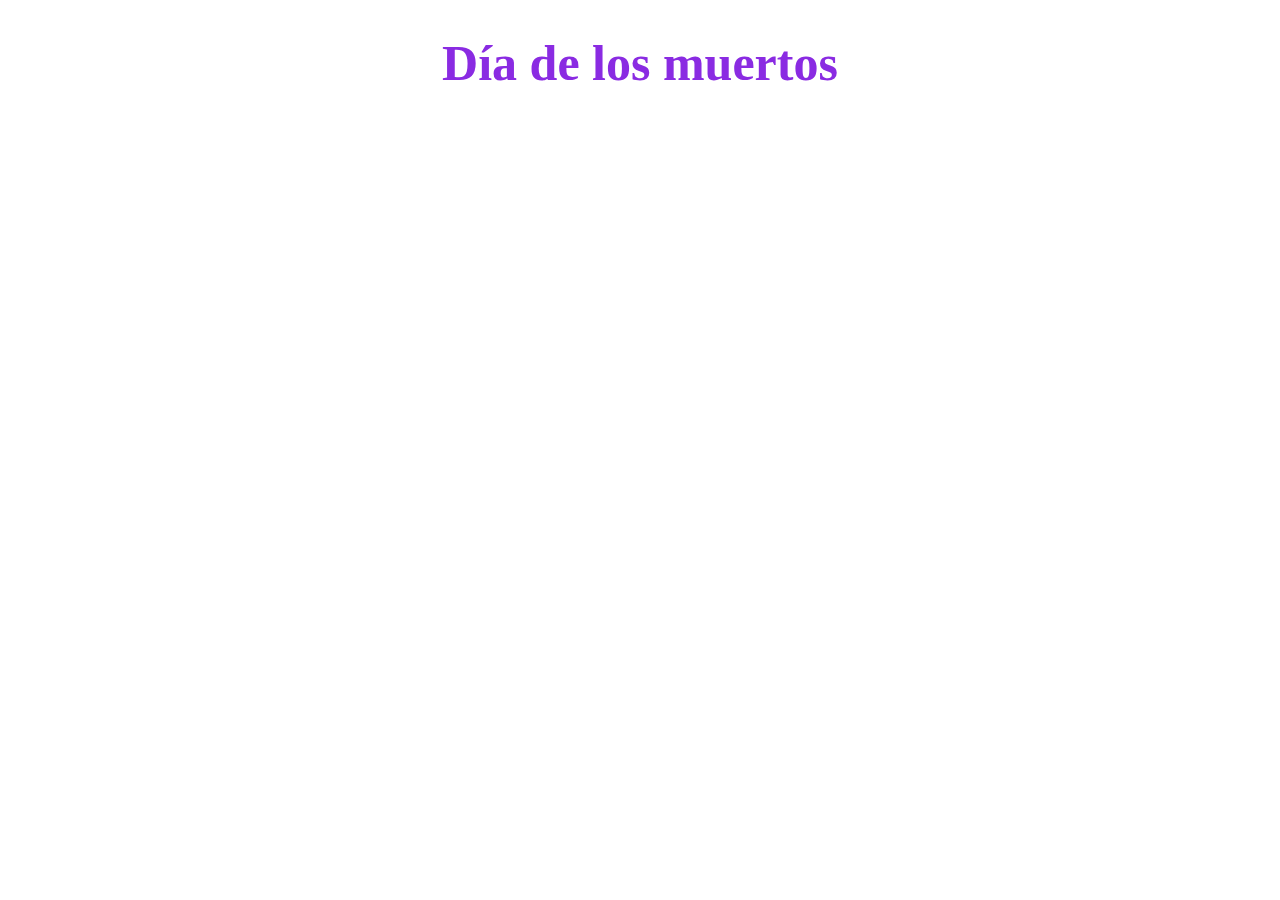
==== Dia_de_muertos/index.html @ 935986eb "Placeholder de la página de 'Día de muertos'" ====
<!DOCTYPE html>
<html lang="es-mx">
    <head>
        <meta charset="UTF-8">
        <meta http-equiv="X-UA-Compatible" content="IE=edge">
        <meta name="viewport" content="width=device-width, initial-scale=1.0">

        <!-- ESTILOS -->
        <link rel="stylesheet" href="Estilos/Temporada.css">

        <title>Kaná Cooperativa</title>

    </head>
    <body>
        <h1>Día de los muertos</h1>
    </body>
</html>
---- Dia_de_muertos/Estilos/Temporada.css ----
h1 {
    text-align: center;
    font-size: 50px;
    color: blueviolet;
}
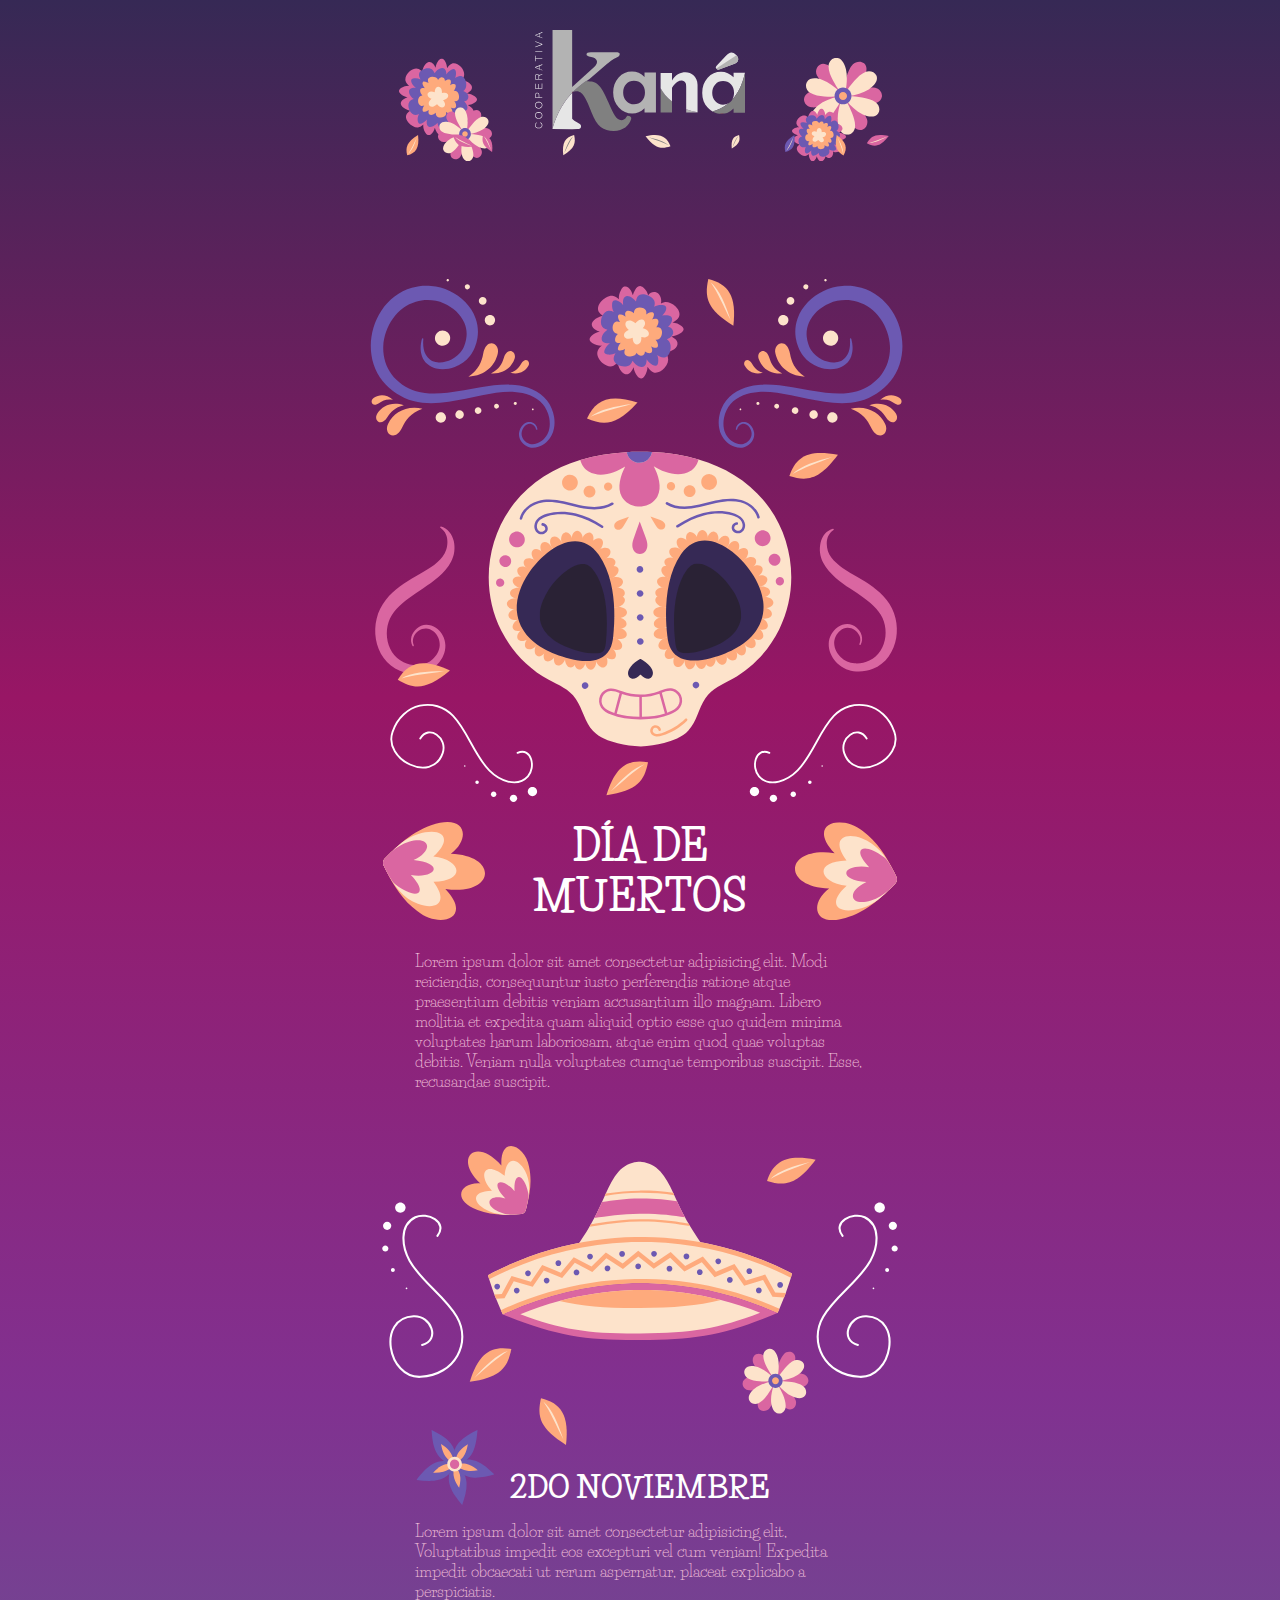
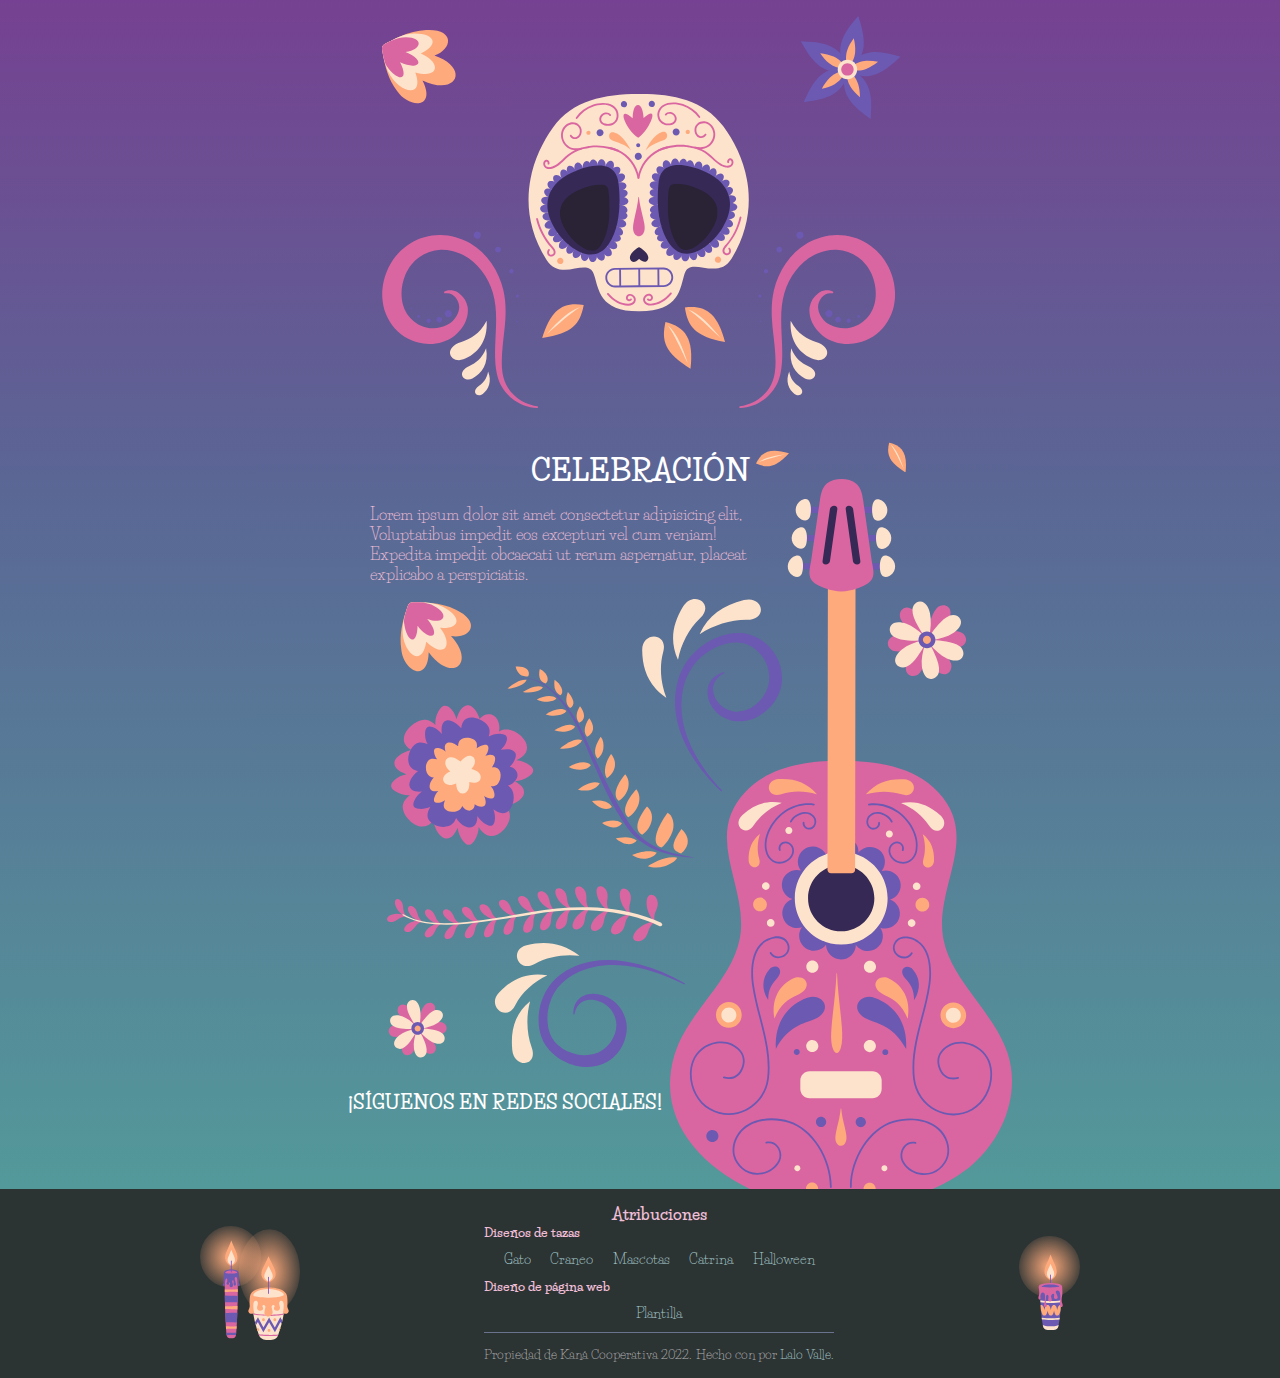
==== commit 665f50c5: "Se agrega la página conmemorativa del día de muertos aunque se trata solo del diseño. Se arregla el " ====
--- a/Dia_de_muertos/index.html
+++ b/Dia_de_muertos/index.html
@@ -1,17 +1,149 @@
 <!DOCTYPE html>
-<html lang="es-mx">
-    <head>
-        <meta charset="UTF-8">
-        <meta http-equiv="X-UA-Compatible" content="IE=edge">
-        <meta name="viewport" content="width=device-width, initial-scale=1.0">
+<html lang="es">
+<head>
+    <meta charset="UTF-8">
+    <meta http-equiv="X-UA-Compatible" content="IE=edge">
+    <meta name="viewport" content="width=device-width, initial-scale=1.0">
 
-        <!-- ESTILOS -->
-        <link rel="stylesheet" href="Estilos/Temporada.css">
+    <link rel="stylesheet" href="./Estilos/Temporada.css">
+    <link rel="stylesheet" href="https://cdnjs.cloudflare.com/ajax/libs/font-awesome/6.2.0/css/all.min.css" integrity="sha512-xh6O/CkQoPOWDdYTDqeRdPCVd1SpvCA9XXcUnZS2FmJNp1coAFzvtCN9BmamE+4aHK8yyUHUSCcJHgXloTyT2A==" crossorigin="anonymous" referrerpolicy="no-referrer" />
 
-        <title>Kaná Cooperativa</title>
+    <title>Kaná Cooperativa</title>
+</head>
+<body>
+    <div class="contenedor">
+        <div class="fondo_paginas">
+            <!-- Página #1 -->
+            <div class="pagina">
+                <div class="limites--movil">
+                    <section class="seccion primer_seccion">
+                        <header class="primer_seccion--header">
+                            <div class="primer_seccion--header--flores"><img src="./Recursos/cempasuchil.svg"><img src="./Recursos/flor_redonda.svg"></div>
+                            <a href="http://www.kanacooperativa.com.mx"><img id="logotipo" src="./Recursos/Kana-Logotipo-grises.svg" alt="Kaná Logotipo"> </a>
+                            <div class="primer_seccion--header--flores"><img src="./Recursos/flor_redonda.svg"><img src="./Recursos/cempasuchil.svg"></div>
+                        </header>
+            
+                        <div class="primer_seccion--caida_petalos">
+                            <img src="./Recursos/Pagina_1/petalo_1.svg">
+                            <img src="./Recursos/Pagina_1/petalo_2.svg">
+                            <img src="./Recursos/Pagina_1/petalo_3.svg">
+                            <img src="./Recursos/Pagina_1/petalo_4.svg">
+                            <img src="./Recursos/Pagina_1/petalo_5.svg">
+                            <img src="./Recursos/Pagina_1/petalo_6.svg">
+                            <img src="./Recursos/Pagina_1/petalo_7.svg">
+                            <img src="./Recursos/Pagina_1/petalo_8.svg">
+                            <img src="./Recursos/Pagina_1/petalo_9.svg">
+                        </div>
+            
+                        <div class="portada seccion_capas_ilustraciones">
+                            <img src="./Recursos/Pagina_1/craneo.svg">
+                            <img src="./Recursos/Pagina_1/garigoleados.svg">
+                            <img src="./Recursos/Pagina_1/garigoleados_2.svg">
+                            <img src="./Recursos/Pagina_1/flor.svg">
+                            <img src="./Recursos/Pagina_1/scrolleables_1.svg">
+                        </div>
+            
+                        <article class="presentacion">
+                            <header class="presentacion--titulo">
+                                <img class="presentacion--titulo--flores" src="./Recursos/Pagina_1/flor_titulo.svg">
+                                <h1>Día de Muertos</h1>
+                                <img class="presentacion--titulo--flores" src="./Recursos/Pagina_1/flor_titulo.svg">
+                            </header>
+            
+                            <p class="texto">Lorem ipsum dolor sit amet consectetur adipisicing elit. Modi reiciendis, consequuntur iusto perferendis ratione atque praesentium debitis veniam accusantium illo magnam. Libero mollitia et expedita quam aliquid optio esse quo quidem minima voluptates harum laboriosam, atque enim quod quae voluptas debitis. Veniam nulla voluptates cumque temporibus suscipit. Esse, recusandae suscipit.</p>
+                        </article>
+                    </section>
+                </div>
+            </div> 
 
-    </head>
-    <body>
-        <h1>Día de los muertos</h1>
-    </body>
+            <!-- Página #2 -->
+            <div class="pagina">
+                <div class="limites--movil">
+                    <section class="seccion segunda_seccion">
+                        <div class="seccion_sombrero seccion_capas_ilustraciones">
+                            <img src="./Recursos/Pagina_2/sombrero.svg">
+                            <img src="./Recursos/Pagina_2/flores_superiores.svg">
+                            <img src="./Recursos/Pagina_2/scrollables_superiores.svg">
+                        </div>
+
+                        <article class="parrafo">
+                            <h2>
+                                <img src="./Recursos/Pagina_2/flor_individual_superior.svg">
+                                2do Noviembre
+                            </h2>
+                            <p class="texto">Lorem ipsum dolor sit amet consectetur adipisicing elit, Voluptatibus impedit eos excepturi vel cum veniam! Expedita impedit obcaecati ut rerum aspernatur, placeat explicabo a perspiciatis.</p>
+                        </article>
+
+                        <div class="seccion_craneo seccion_capas_ilustraciones">
+                            <img src="./Recursos/Pagina_2/craneo.svg">
+                            <img src="./Recursos/Pagina_2/flores_inferior.svg">
+                            <img src="./Recursos/Pagina_2/garigoleos.svg">
+                            <img src="./Recursos/Pagina_2/scrollables_inferiores.svg">
+                        </div>
+                    </section>
+                </div>
+            </div>
+
+            <!-- Página #3 -->
+            <div class="pagina">
+                <div class="limites--movil">
+                    <section class="seccion tercer_seccion">
+                        <article class="tercer_parrafo parrafo">
+                            <h2>
+                                <img src="./Recursos/Pagina_3/scrollables_superior.svg">
+                                Celebración
+                            </h2>
+                            <p class="texto">Lorem ipsum dolor sit amet consectetur adipisicing elit, Voluptatibus impedit eos excepturi vel cum veniam! Expedita impedit obcaecati ut rerum aspernatur, placeat explicabo a perspiciatis.</p>
+                        </article>
+    
+                        <div class="seccion_capas_ilustraciones">
+                            <img src="./Recursos/Pagina_3/garigoleos.svg">
+                            <img src="./Recursos/Pagina_3/flores.svg">
+                            <img src="./Recursos/Pagina_3/enredaderas.svg">
+                            <img class="guitarra" src="./Recursos/Pagina_3/guitarra.svg">
+                        </div>
+
+                        <div class="redes_sociales">
+                            <h3>¡Síguenos en redes sociales!</h3>
+                            <div class="redes_sociales--iconos">
+                                <a target="_blank" href="https://www.facebook.com/people/Kan%C3%A1-Cooperativa/100087093769588/"><i class="fa-brands fa-facebook"></i></a>
+                                <a target="_blank" href="https://www.instagram.com/kana.cooperativa/?r=nametag"><i class="fa-brands fa-instagram"></i></a>
+                            </div>
+                        </div>
+                    </section>
+                </div>
+            </div>
+        </div>
+
+        <footer>
+            <div class="delimitador">
+                <img src="./Recursos/velas_izquierda.svg">
+                <div class="atribuciones_legales">
+                    <h4>Atribuciones</h4>
+                    <h5>Diseños de tazas</h5>
+                    <div class="enlaces_atribuciones">
+                        <a target="_blank" href="https://www.freepik.es/vector-gratis/fondo-dia-muertos-esqueleto_10068079.htm#query=dia%20de%20muertos&position=18&from_view=keyword">Gato</a>
+                        <a target="_blank" href="https://www.freepik.es/vector-gratis/fondo-dia-muertos-esqueleto_10068079.htm#query=dia%20de%20muertos&position=18&from_view=keyword">Craneo</a>
+                        <a target="_blank" href=https://www.freepik.es/vector-gratis/coleccion-elementos-personajes-flat-dia-muertos_32201579.htm#query=dia%20de%20muertos&position=1&from_view=keyword">Mascotas</a>
+                        <a target="_blank" href="https://www.freepik.es/vector-gratis/fondo-dia-muertos-esqueleto_10068079.htm#query=dia%20de%20muertos&position=18&from_view=keyword">Catrina</a>
+                        <a target="_blank" href="">Halloween</a>
+                    </div>
+
+                    <h5>Diseño de página web</h5>
+                    <div class="enlaces_atribuciones">
+                        <a target="_blank" href="https://www.freepik.es/vector-gratis/fondo-dia-muertos-esqueleto_10068079.htm#query=dia%20de%20muertos&position=18&from_view=keyword">Plantilla</a>
+                    </div>
+
+                    <hr>
+
+                    <div class="propiedad">
+                        <small>Propiedad de Kaná Cooperativa 2022.</small>
+                        <small>Hecho con <i class="fa-regular fa-heart"></i> por <a target="_blank" href="https://github.com/LaloValle">Lalo Valle.</a></small>
+                    </div>
+                </div>
+                <img src="./Recursos/vela_derecha.svg">
+            </div>
+        </footer>
+    </div>
+</body>
 </html>--- a/Dia_de_muertos/Estilos/Temporada.css
+++ b/Dia_de_muertos/Estilos/Temporada.css
@@ -1,5 +1,263 @@
+@import url('https://fonts.googleapis.com/css2?family=Life+Savers:wght@400;800&display=swap');
+
+* {
+    margin: 0;
+    padding: 0;
+    box-sizing: border-box;
+    
+}
+:root {
+    --rojo: #981665;
+    --morado_claro: #813190;
+    --morado : #362955;
+    --azul: #5a6795;
+    --turquesa: #53999a;
+    --rojo-claro: #efbed7;
+
+    --maximo_ancho: 600px;
+}
+
+a {
+    text-decoration: none;
+    color: #A5C9CA;
+}
+html, body, .contenedor, .fondo_paginas{
+    width: 100vw;
+    overflow-x: hidden;
+    min-height: 100vh;
+    color: var(--rojo-claro);
+    font-family: 'Life Savers', sans-serif;
+}
+
+h1, h2, h3{
+    text-transform: uppercase;
+    text-align: center;
+    font-weight: 800;
+    color: white;
+}
 h1 {
+    font-size: min(6.8vw, 0.068 * var(--maximo_ancho));
+}
+h2 {
+    font-size: min(5vw, 0.05 * var(--maximo_ancho));
+}
+h4, h5 {
+    color: var(--rojo-claro);
+    font-weight: 800;
+}
+h4 {
     text-align: center;
-    font-size: 50px;
-    color: blueviolet;
+}
+
+.pagina {
+    padding: 20px 0px;
+}
+.texto {
+    width: 80%;
+    margin: auto;
+    padding: 15px;
+    text-justify:auto;
+}
+.seccion_capas_ilustraciones {
+    position: relative;
+}
+.seccion_capas_ilustraciones img {
+    width: 100%;
+    position:absolute;
+    top: 0; left: 0;
+}
+.seccion_capas_ilustraciones img:first-child {
+    position: relative;
+}
+
+.fondo_paginas {
+    background: linear-gradient(var(--morado), var(--rojo), var(--morado_claro), var(--azul), var(--turquesa));
+    /* background: linear-gradient(var(--turquesa), var(--azul), var(--morado), var(--morado_claro), var(--morado)); */
+}
+
+.limites--movil {
+    width: 100vw;
+    margin: auto;
+    max-width: var(--maximo_ancho);
+}
+
+.seccion {
+    width: 100%;
+}
+
+.primer_seccion--header {
+    display: flex;
+    padding-top: 10px ;
+    flex-direction: row;
+    justify-content: space-evenly;
+}
+
+.primer_seccion--header--flores {
+    position: relative;
+}
+.primer_seccion--header--flores img {
+    width: min(13vw, 0.13 * var(--maximo_ancho));
+    display: block;
+    position: relative;
+    bottom: -100%; left: 50%;
+    transform: translateY(-100%) translateX(-50%);
+}
+.primer_seccion--header--flores img:nth-child(2) {
+    bottom: -50%;
+    position: absolute;
+    width: min(9vw, 0.09 * var(--maximo_ancho));
+}
+.primer_seccion--header .primer_seccion--header--flores:first-child img:last-child {
+    transform: translateY(-50%);
+}
+.primer_seccion--header .primer_seccion--header--flores:nth-child(3) img:last-child{
+    left: -50%;
+    transform: translateY(-50%) translateX(50%);
+}
+#logotipo {
+    width: min(35vw, 0.35 * var(--maximo_ancho));
+}
+
+.primer_seccion--caida_petalos {
+    height: min(24vw, 0.24 * var(--maximo_ancho)); width: 100%;
+    position: relative;
+}
+.primer_seccion--caida_petalos img{
+    width: 100%;
+    position: absolute;
+}
+
+
+.presentacion {
+    font-weight: 400;
+    color: var(--rojo-claro);
+}
+.presentacion--titulo {
+    display: flex;
+    padding: 15px 0px;
+    justify-content: space-evenly;
+    align-items: center;
+}
+.presentacion--titulo .presentacion--titulo--flores:last-child {
+    transform: rotate(180deg);
+}
+.presentacion--titulo--flores {
+    width: min(17vw, 0.17 * var(--maximo_ancho));
+}
+.presentacion--titulo h1 {
+    max-width: 225px;
+}
+
+/*
+    Segunda página
+*/
+.segunda_seccion img {
+    width: 100%;
+}
+.seccion_sombrero {
+    padding-bottom: 20px
+}
+
+.parrafo h2{
+    position: relative;
+}
+.parrafo h2 img {
+    top: -35%;
+    width: min(13vw, 0.13 * var(--maximo_ancho));
+    transform: translateY(-35%) translateX(-120%);
+    position: absolute;
+}
+
+/*
+    Tercer página
+*/
+.tercer_parrafo h2 img {
+    top: -15%;
+    width: min(25vw, 0.25 * var(--maximo_ancho));
+    transform: translateY(-15%) translateX(150%);
+    position: absolute;
+}
+.tercer_parrafo .texto {
+    margin: 0 15px;
+    max-width: min(70vw, 0.70 * var(--maximo_ancho));
+}
+
+.tercer_seccion div:nth-child(2) img {
+    left: min(7.9vw, 0.079 * var(--maximo_ancho));
+}
+
+.guitarra {
+    top: calc( -1 * min(20vw, 0.20 * var(--maximo_ancho))) !important;
+    left: min(55vw, 0.55 * var(--maximo_ancho)) !important;
+    width: min(57vw, 0.57 * var(--maximo_ancho)) !important;
+}
+
+.redes_sociales {
+    width: 55%;
+    margin: 20px 0px;
+}
+.redes_sociales--iconos {
+    width: 100%;
+    padding: 10px;
+    display: flex;
+    margin-top: 20px;
+    flex-direction: row;
+    justify-content: space-around;
+}
+.redes_sociales--iconos a i {
+    color: whitesmoke;
+    font-size: min(6vw, 0.06 * var(--maximo_ancho));
+}
+
+.fondo_paginas .pagina:nth-child(3) {
+    padding-bottom: 15px
+}
+
+/*
+    Pie de página
+*/
+footer {
+    padding: 15px;
+    width: 100vw;
+    background: #2C3333;
+}
+
+footer .delimitador {
+    width: 100%;
+    margin: auto;
+    display: flex;
+    flex-direction: row;
+    align-items: center;
+    justify-content: space-evenly;
+    max-width: var(--maximo_ancho) + 200px;
+}
+
+
+.enlaces_atribuciones {
+    padding: 10px 0px;
+    display: flex;
+    flex-wrap: wrap;
+    flex-direction: row;
+    justify-content: space-evenly;
+}
+.enlaces_atribuciones a {
+    font-size: 14px;
+}
+
+.atribuciones_legales hr {
+    height: 1px;
+    background-color: #6B728E;
+    border: none;
+}
+
+.propiedad {
+    margin-top: 10px;
+    color: #B2B2B2;
+}
+.propiedad a {
+    color: #A5C9CA;
+    text-decoration: none;
+}
+.propiedad i {
+    color: var(--rojo);
 }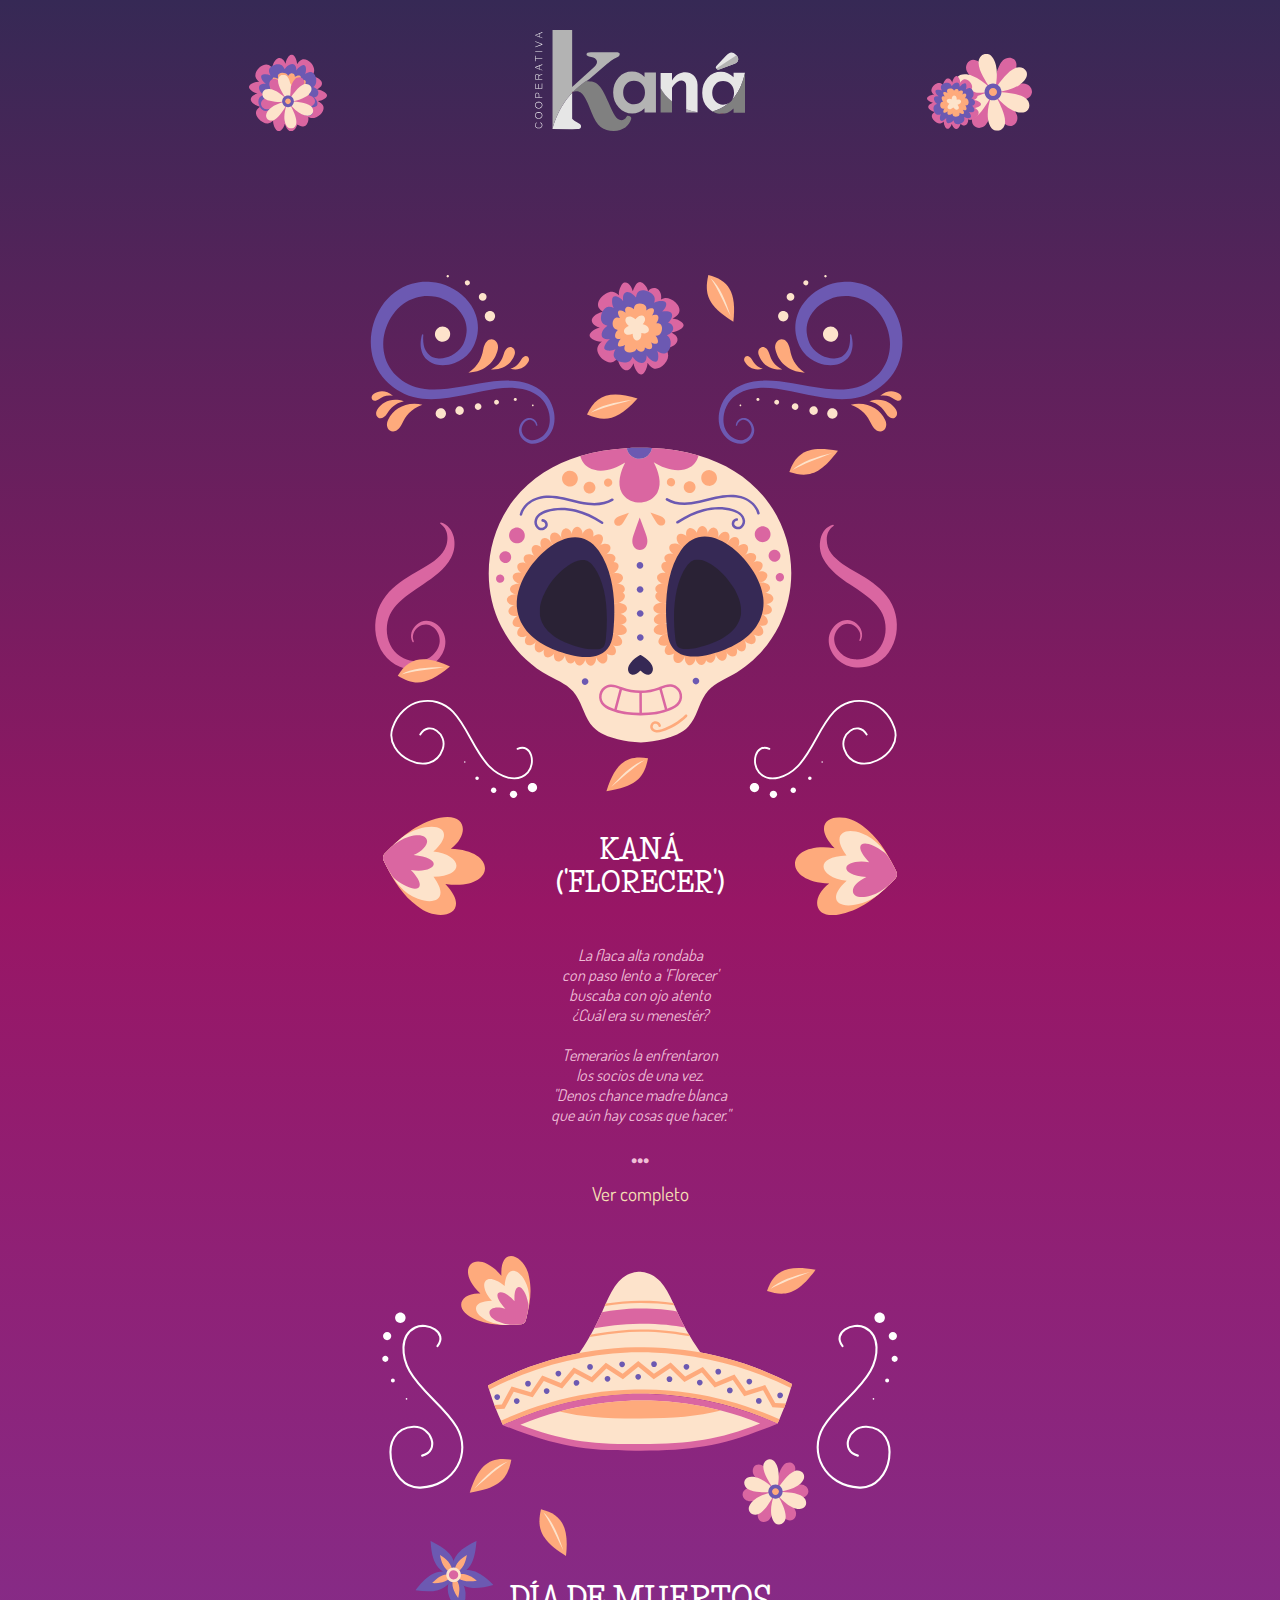
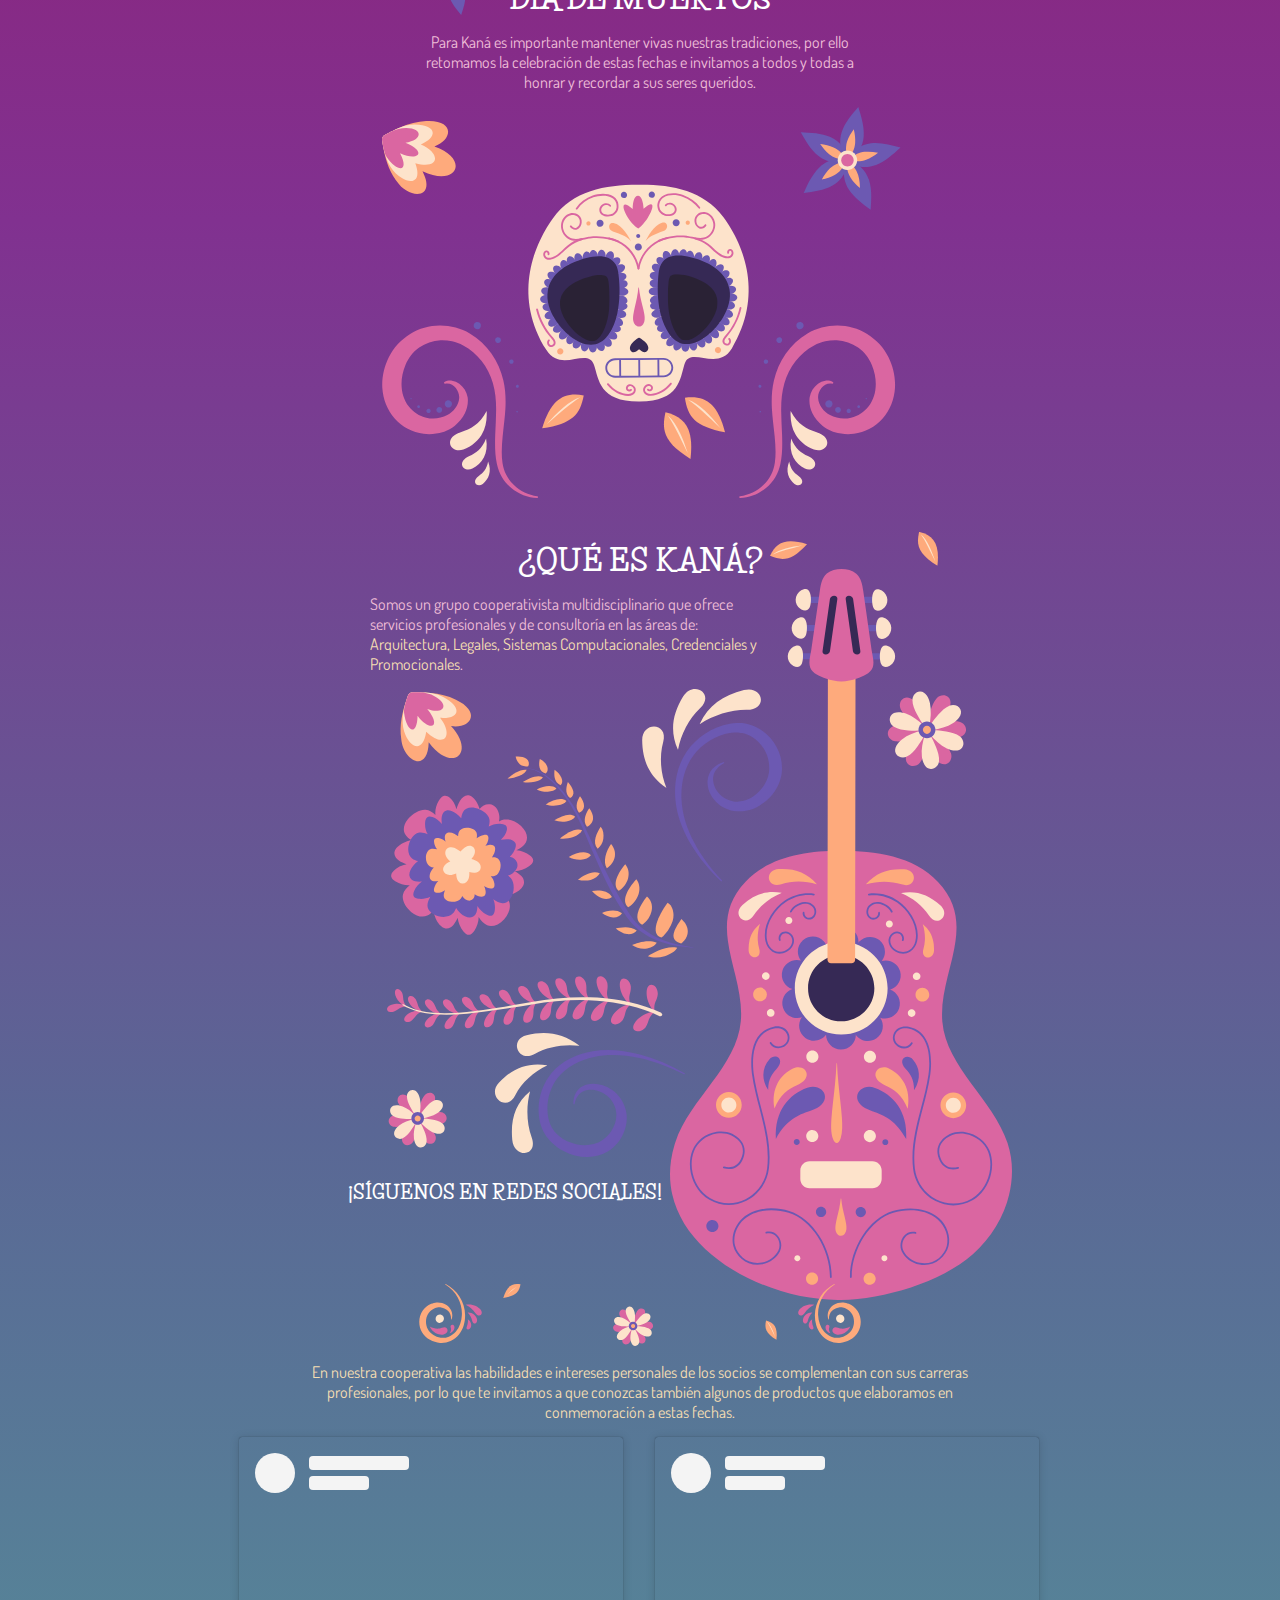
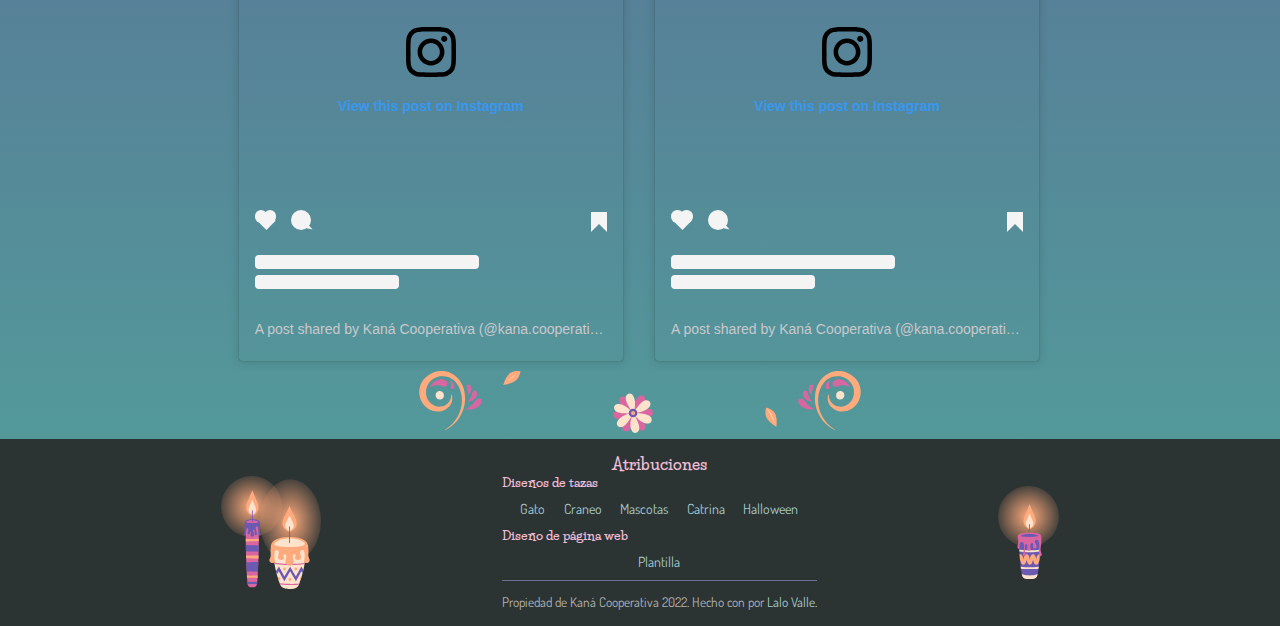
==== commit 1df77fec: "Actualización de la ultima versión de la página conmemorativa de dia de muertos" ====
--- a/Dia_de_muertos/index.html
+++ b/Dia_de_muertos/index.html
@@ -15,26 +15,33 @@
         <div class="fondo_paginas">
             <!-- Página #1 -->
             <div class="pagina">
+                <div class="delimitador">
+                    <header>
+                        <div class="primer_seccion--header">
+                            <div class="primer_seccion--header--flores">
+                                <img src="./Recursos/cempasuchil.svg">
+                                <img src="./Recursos/flor_redonda.svg">
+                            </div>
+                            <img id="logotipo" src="./Recursos/Kana-Logotipo-grises.svg" alt="Kaná Logotipo">
+                            <div class="primer_seccion--header--flores"><img src="./Recursos/flor_redonda.svg"><img src="./Recursos/cempasuchil.svg"></div>
+                        </div>
+            
+                        <div class="caida_petalos">
+                            <img id="petalo_1" src="./Recursos/Pagina_1/petalo_1.svg">
+                            <img id="petalo_2" src="./Recursos/Pagina_1/petalo_2.svg">
+                            <img id="petalo_3" src="./Recursos/Pagina_1/petalo_3.svg">
+                            <img id="petalo_4" src="./Recursos/Pagina_1/petalo_4.svg">
+                            <img id="petalo_5" src="./Recursos/Pagina_1/petalo_5.svg">
+                            <img id="petalo_6" src="./Recursos/Pagina_1/petalo_6.svg">
+                            <img id="petalo_7" src="./Recursos/Pagina_1/petalo_7.svg">
+                            <img id="petalo_8" src="./Recursos/Pagina_1/petalo_8.svg">
+                            <img id="petalo_9" src="./Recursos/Pagina_1/petalo_9.svg">
+                        </div>
+                    </header>
+                </div>
+            
                 <div class="limites--movil">
                     <section class="seccion primer_seccion">
-                        <header class="primer_seccion--header">
-                            <div class="primer_seccion--header--flores"><img src="./Recursos/cempasuchil.svg"><img src="./Recursos/flor_redonda.svg"></div>
-                            <a href="http://www.kanacooperativa.com.mx"><img id="logotipo" src="./Recursos/Kana-Logotipo-grises.svg" alt="Kaná Logotipo"> </a>
-                            <div class="primer_seccion--header--flores"><img src="./Recursos/flor_redonda.svg"><img src="./Recursos/cempasuchil.svg"></div>
-                        </header>
-            
-                        <div class="primer_seccion--caida_petalos">
-                            <img src="./Recursos/Pagina_1/petalo_1.svg">
-                            <img src="./Recursos/Pagina_1/petalo_2.svg">
-                            <img src="./Recursos/Pagina_1/petalo_3.svg">
-                            <img src="./Recursos/Pagina_1/petalo_4.svg">
-                            <img src="./Recursos/Pagina_1/petalo_5.svg">
-                            <img src="./Recursos/Pagina_1/petalo_6.svg">
-                            <img src="./Recursos/Pagina_1/petalo_7.svg">
-                            <img src="./Recursos/Pagina_1/petalo_8.svg">
-                            <img src="./Recursos/Pagina_1/petalo_9.svg">
-                        </div>
-            
                         <div class="portada seccion_capas_ilustraciones">
                             <img src="./Recursos/Pagina_1/craneo.svg">
                             <img src="./Recursos/Pagina_1/garigoleados.svg">
@@ -43,14 +50,61 @@
                             <img src="./Recursos/Pagina_1/scrolleables_1.svg">
                         </div>
             
-                        <article class="presentacion">
-                            <header class="presentacion--titulo">
-                                <img class="presentacion--titulo--flores" src="./Recursos/Pagina_1/flor_titulo.svg">
-                                <h1>Día de Muertos</h1>
-                                <img class="presentacion--titulo--flores" src="./Recursos/Pagina_1/flor_titulo.svg">
+                        <article class="calaverita">
+                            
+                            <header class="calaverita--titulo">
+                                <img class="calaverita--titulo--flores" src="./Recursos/Pagina_1/flor_titulo.svg">
+                                <h1>Kaná ('<span>Florecer</span>')</h1>
+                                <img class="calaverita--titulo--flores" src="./Recursos/Pagina_1/flor_titulo.svg">
                             </header>
-            
-                            <p class="texto">Lorem ipsum dolor sit amet consectetur adipisicing elit. Modi reiciendis, consequuntur iusto perferendis ratione atque praesentium debitis veniam accusantium illo magnam. Libero mollitia et expedita quam aliquid optio esse quo quidem minima voluptates harum laboriosam, atque enim quod quae voluptas debitis. Veniam nulla voluptates cumque temporibus suscipit. Esse, recusandae suscipit.</p>
+                            
+                            <input type="checkbox" id="expandir" name="expandir">
+                            <p class="texto">
+                                La flaca alta rondaba <br>
+                                con paso lento a 'Florecer' <br>
+                                buscaba con ojo atento <br>
+                                ¿Cuál era su menestér? <br>
+                                <br>
+                                Temerarios la enfrentaron <br>
+                                los socios de una vez. <br>
+                                "Denos chance madre blanca <br>
+                                que aún hay cosas que hacer." <br>
+                                <br>
+                                Media luna se creo <br>
+                                con la boca de aquel ser <br>
+                                puros dientes muy risueños <br>
+                                bondadosa parecía ser. <br>
+                                <br>
+                                "Vengo a dar la bienvenida <br>
+                                y mi mano extender <br>
+                                nuestro legado mexicano <br>
+                                celebrarlo importante es," <br>
+                                <br>
+                                "A los nuevos conformados <br>
+                                siempre les recordaré <br>
+                                por el bien de nuestra gente <br>
+                                a cooperar hemos de aprender." <br>
+                                <br>
+                                Las palabras resonaron <br>
+                                en sus corazónes a más later <br>
+                                y pusieron manos a la obra <br>
+                                sin tiempo que perder. <br>
+                                <br>
+                                Para poder avanzar <br>
+                                y la comunidad favorecer <br>
+                                recordemos nuestros valores <br>
+                                como lo hizo aquella mujer. <br>
+                                <span>- Calaverita original.</span>
+                            </p>
+                            <div class="expandir_calaverita">
+                                <div class="expandido">
+                                    <label for="expandir">Colapsar</label>
+                                </div>
+                                <div class="colapsado">
+                                    <span>...</span>
+                                    <label for="expandir">Ver completo</label>
+                                </div>
+                            </div>
                         </article>
                     </section>
                 </div>
@@ -69,9 +123,9 @@
                         <article class="parrafo">
                             <h2>
                                 <img src="./Recursos/Pagina_2/flor_individual_superior.svg">
-                                2do Noviembre
+                                Día de muertos
                             </h2>
-                            <p class="texto">Lorem ipsum dolor sit amet consectetur adipisicing elit, Voluptatibus impedit eos excepturi vel cum veniam! Expedita impedit obcaecati ut rerum aspernatur, placeat explicabo a perspiciatis.</p>
+                            <p class="texto">Para Kaná es importante mantener vivas nuestras tradiciones, por ello retomamos la celebración de estas fechas e invitamos a todos y todas a honrar y recordar a sus seres queridos.</p>
                         </article>
 
                         <div class="seccion_craneo seccion_capas_ilustraciones">
@@ -91,9 +145,9 @@
                         <article class="tercer_parrafo parrafo">
                             <h2>
                                 <img src="./Recursos/Pagina_3/scrollables_superior.svg">
-                                Celebración
+                                ¿Qué es Kaná?
                             </h2>
-                            <p class="texto">Lorem ipsum dolor sit amet consectetur adipisicing elit, Voluptatibus impedit eos excepturi vel cum veniam! Expedita impedit obcaecati ut rerum aspernatur, placeat explicabo a perspiciatis.</p>
+                            <p class="texto">Somos un grupo cooperativista multidisciplinario que ofrece servicios profesionales y de consultoría en las áreas de: <span>Arquitectura, Legales, Sistemas Computacionales, Credenciales y Promocionales</span>.</p>
                         </article>
     
                         <div class="seccion_capas_ilustraciones">
@@ -106,13 +160,49 @@
                         <div class="redes_sociales">
                             <h3>¡Síguenos en redes sociales!</h3>
                             <div class="redes_sociales--iconos">
-                                <a target="_blank" href="https://www.facebook.com/people/Kan%C3%A1-Cooperativa/100087093769588/"><i class="fa-brands fa-facebook"></i></a>
-                                <a target="_blank" href="https://www.instagram.com/kana.cooperativa/?r=nametag"><i class="fa-brands fa-instagram"></i></a>
-                            </div>
-                        </div>
-                    </section>
-                </div>
-            </div>
+                                <a href="https://www.facebook.com/people/Kan%C3%A1-Cooperativa/100087093769588/"><i class="fa-brands fa-facebook"></i></a>
+                                <a href="https://www.instagram.com/kana.cooperativa/?r=nametag"><i class="fa-brands fa-instagram"></i></a>
+                            </div>
+                        </div>
+                    </section>
+                </div>
+            </div>
+
+            <!-- Página #4 -->
+            <div class="pagina pagina_cuarta">
+                <div class="limites--movil">
+                    <section class="seccion cuarta_seccion">
+                        <div class="seccion_capas_ilustraciones">
+                            <img src="./Recursos/Pagina_4/garigoles_superior.svg">
+                            <img src="./Recursos/Pagina_4/flores_superior.svg">
+                        </div>
+                    </section>
+                </div>
+                    
+                <div class="delimitador">
+                    <section class="seccion cuarta_seccion">
+                        <p class="texto">En nuestra cooperativa las habilidades e intereses personales de los socios se complementan con sus carreras profesionales, por lo que te invitamos a que conozcas también algunos de productos que elaboramos en conmemoración a estas fechas.</p>
+                        <div class="instagram">
+                            <div class="publicacion">
+                                <blockquote class="instagram-media" data-instgrm-permalink="https://www.instagram.com/p/CkbkfzsPZ9e/?utm_source=ig_embed&amp;utm_campaign=loading" data-instgrm-version="14" style=" border:0; border-radius:3px; box-shadow:0 0 1px 0 rgba(0,0,0,0.5),0 1px 10px 0 rgba(0,0,0,0.15); max-width:540px; min-width:326px; width:99.375%; width:-webkit-calc(100% - 2px); width:calc(100% - 2px);"><div style="padding:16px;"> <a href="https://www.instagram.com/p/CkbkfzsPZ9e/?utm_source=ig_embed&amp;utm_campaign=loading" style=" background:#FFFFFF; line-height:0; padding:0 0; text-align:center; text-decoration:none; width:100%;" target="_blank"> <div style=" display: flex; flex-direction: row; align-items: center;"> <div style="background-color: #F4F4F4; border-radius: 50%; flex-grow: 0; height: 40px; margin-right: 14px; width: 40px;"></div> <div style="display: flex; flex-direction: column; flex-grow: 1; justify-content: center;"> <div style=" background-color: #F4F4F4; border-radius: 4px; flex-grow: 0; height: 14px; margin-bottom: 6px; width: 100px;"></div> <div style=" background-color: #F4F4F4; border-radius: 4px; flex-grow: 0; height: 14px; width: 60px;"></div></div></div><div style="padding: 19% 0;"></div> <div style="display:block; height:50px; margin:0 auto 12px; width:50px;"><svg width="50px" height="50px" viewBox="0 0 60 60" version="1.1" xmlns="https://www.w3.org/2000/svg" xmlns:xlink="https://www.w3.org/1999/xlink"><g stroke="none" stroke-width="1" fill="none" fill-rule="evenodd"><g transform="translate(-511.000000, -20.000000)" fill="#000000"><g><path d="M556.869,30.41 C554.814,30.41 553.148,32.076 553.148,34.131 C553.148,36.186 554.814,37.852 556.869,37.852 C558.924,37.852 560.59,36.186 560.59,34.131 C560.59,32.076 558.924,30.41 556.869,30.41 M541,60.657 C535.114,60.657 530.342,55.887 530.342,50 C530.342,44.114 535.114,39.342 541,39.342 C546.887,39.342 551.658,44.114 551.658,50 C551.658,55.887 546.887,60.657 541,60.657 M541,33.886 C532.1,33.886 524.886,41.1 524.886,50 C524.886,58.899 532.1,66.113 541,66.113 C549.9,66.113 557.115,58.899 557.115,50 C557.115,41.1 549.9,33.886 541,33.886 M565.378,62.101 C565.244,65.022 564.756,66.606 564.346,67.663 C563.803,69.06 563.154,70.057 562.106,71.106 C561.058,72.155 560.06,72.803 558.662,73.347 C557.607,73.757 556.021,74.244 553.102,74.378 C549.944,74.521 548.997,74.552 541,74.552 C533.003,74.552 532.056,74.521 528.898,74.378 C525.979,74.244 524.393,73.757 523.338,73.347 C521.94,72.803 520.942,72.155 519.894,71.106 C518.846,70.057 518.197,69.06 517.654,67.663 C517.244,66.606 516.755,65.022 516.623,62.101 C516.479,58.943 516.448,57.996 516.448,50 C516.448,42.003 516.479,41.056 516.623,37.899 C516.755,34.978 517.244,33.391 517.654,32.338 C518.197,30.938 518.846,29.942 519.894,28.894 C520.942,27.846 521.94,27.196 523.338,26.654 C524.393,26.244 525.979,25.756 528.898,25.623 C532.057,25.479 533.004,25.448 541,25.448 C548.997,25.448 549.943,25.479 553.102,25.623 C556.021,25.756 557.607,26.244 558.662,26.654 C560.06,27.196 561.058,27.846 562.106,28.894 C563.154,29.942 563.803,30.938 564.346,32.338 C564.756,33.391 565.244,34.978 565.378,37.899 C565.522,41.056 565.552,42.003 565.552,50 C565.552,57.996 565.522,58.943 565.378,62.101 M570.82,37.631 C570.674,34.438 570.167,32.258 569.425,30.349 C568.659,28.377 567.633,26.702 565.965,25.035 C564.297,23.368 562.623,22.342 560.652,21.575 C558.743,20.834 556.562,20.326 553.369,20.18 C550.169,20.033 549.148,20 541,20 C532.853,20 531.831,20.033 528.631,20.18 C525.438,20.326 523.257,20.834 521.349,21.575 C519.376,22.342 517.703,23.368 516.035,25.035 C514.368,26.702 513.342,28.377 512.574,30.349 C511.834,32.258 511.326,34.438 511.181,37.631 C511.035,40.831 511,41.851 511,50 C511,58.147 511.035,59.17 511.181,62.369 C511.326,65.562 511.834,67.743 512.574,69.651 C513.342,71.625 514.368,73.296 516.035,74.965 C517.703,76.634 519.376,77.658 521.349,78.425 C523.257,79.167 525.438,79.673 528.631,79.82 C531.831,79.965 532.853,80.001 541,80.001 C549.148,80.001 550.169,79.965 553.369,79.82 C556.562,79.673 558.743,79.167 560.652,78.425 C562.623,77.658 564.297,76.634 565.965,74.965 C567.633,73.296 568.659,71.625 569.425,69.651 C570.167,67.743 570.674,65.562 570.82,62.369 C570.966,59.17 571,58.147 571,50 C571,41.851 570.966,40.831 570.82,37.631"></path></g></g></g></svg></div><div style="padding-top: 8px;"> <div style=" color:#3897f0; font-family:Arial,sans-serif; font-size:14px; font-style:normal; font-weight:550; line-height:18px;">View this post on Instagram</div></div><div style="padding: 12.5% 0;"></div> <div style="display: flex; flex-direction: row; margin-bottom: 14px; align-items: center;"><div> <div style="background-color: #F4F4F4; border-radius: 50%; height: 12.5px; width: 12.5px; transform: translateX(0px) translateY(7px);"></div> <div style="background-color: #F4F4F4; height: 12.5px; transform: rotate(-45deg) translateX(3px) translateY(1px); width: 12.5px; flex-grow: 0; margin-right: 14px; margin-left: 2px;"></div> <div style="background-color: #F4F4F4; border-radius: 50%; height: 12.5px; width: 12.5px; transform: translateX(9px) translateY(-18px);"></div></div><div style="margin-left: 8px;"> <div style=" background-color: #F4F4F4; border-radius: 50%; flex-grow: 0; height: 20px; width: 20px;"></div> <div style=" width: 0; height: 0; border-top: 2px solid transparent; border-left: 6px solid #f4f4f4; border-bottom: 2px solid transparent; transform: translateX(16px) translateY(-4px) rotate(30deg)"></div></div><div style="margin-left: auto;"> <div style=" width: 0px; border-top: 8px solid #F4F4F4; border-right: 8px solid transparent; transform: translateY(16px);"></div> <div style=" background-color: #F4F4F4; flex-grow: 0; height: 12px; width: 16px; transform: translateY(-4px);"></div> <div style=" width: 0; height: 0; border-top: 8px solid #F4F4F4; border-left: 8px solid transparent; transform: translateY(-4px) translateX(8px);"></div></div></div> <div style="display: flex; flex-direction: column; flex-grow: 1; justify-content: center; margin-bottom: 24px;"> <div style=" background-color: #F4F4F4; border-radius: 4px; flex-grow: 0; height: 14px; margin-bottom: 6px; width: 224px;"></div> <div style=" background-color: #F4F4F4; border-radius: 4px; flex-grow: 0; height: 14px; width: 144px;"></div></div></a><p style=" color:#c9c8cd; font-family:Arial,sans-serif; font-size:14px; line-height:17px; margin-bottom:0; margin-top:8px; overflow:hidden; padding:8px 0 7px; text-align:center; text-overflow:ellipsis; white-space:nowrap;"><a href="https://www.instagram.com/p/CkbkfzsPZ9e/?utm_source=ig_embed&amp;utm_campaign=loading" style=" color:#c9c8cd; font-family:Arial,sans-serif; font-size:14px; font-style:normal; font-weight:normal; line-height:17px; text-decoration:none;" target="_blank">A post shared by Kaná Cooperativa (@kana.cooperativa)</a></p></div></blockquote> <script async src="//www.instagram.com/embed.js"></script>
+                            </div>
+                            <div class="publicacion">
+                                <blockquote class="instagram-media" data-instgrm-permalink="https://www.instagram.com/p/CkblvUdPwkx/?utm_source=ig_embed&amp;utm_campaign=loading" data-instgrm-version="14" style=" border:0; border-radius:3px; box-shadow:0 0 1px 0 rgba(0,0,0,0.5),0 1px 10px 0 rgba(0,0,0,0.15); max-width:540px; min-width:326px; width:99.375%; width:-webkit-calc(100% - 2px); width:calc(100% - 2px);"><div style="padding:16px;"> <a href="https://www.instagram.com/p/CkblvUdPwkx/?utm_source=ig_embed&amp;utm_campaign=loading" style=" background:#FFFFFF; line-height:0; padding:0 0; text-align:center; text-decoration:none; width:100%;" target="_blank"> <div style=" display: flex; flex-direction: row; align-items: center;"> <div style="background-color: #F4F4F4; border-radius: 50%; flex-grow: 0; height: 40px; margin-right: 14px; width: 40px;"></div> <div style="display: flex; flex-direction: column; flex-grow: 1; justify-content: center;"> <div style=" background-color: #F4F4F4; border-radius: 4px; flex-grow: 0; height: 14px; margin-bottom: 6px; width: 100px;"></div> <div style=" background-color: #F4F4F4; border-radius: 4px; flex-grow: 0; height: 14px; width: 60px;"></div></div></div><div style="padding: 19% 0;"></div> <div style="display:block; height:50px; margin:0 auto 12px; width:50px;"><svg width="50px" height="50px" viewBox="0 0 60 60" version="1.1" xmlns="https://www.w3.org/2000/svg" xmlns:xlink="https://www.w3.org/1999/xlink"><g stroke="none" stroke-width="1" fill="none" fill-rule="evenodd"><g transform="translate(-511.000000, -20.000000)" fill="#000000"><g><path d="M556.869,30.41 C554.814,30.41 553.148,32.076 553.148,34.131 C553.148,36.186 554.814,37.852 556.869,37.852 C558.924,37.852 560.59,36.186 560.59,34.131 C560.59,32.076 558.924,30.41 556.869,30.41 M541,60.657 C535.114,60.657 530.342,55.887 530.342,50 C530.342,44.114 535.114,39.342 541,39.342 C546.887,39.342 551.658,44.114 551.658,50 C551.658,55.887 546.887,60.657 541,60.657 M541,33.886 C532.1,33.886 524.886,41.1 524.886,50 C524.886,58.899 532.1,66.113 541,66.113 C549.9,66.113 557.115,58.899 557.115,50 C557.115,41.1 549.9,33.886 541,33.886 M565.378,62.101 C565.244,65.022 564.756,66.606 564.346,67.663 C563.803,69.06 563.154,70.057 562.106,71.106 C561.058,72.155 560.06,72.803 558.662,73.347 C557.607,73.757 556.021,74.244 553.102,74.378 C549.944,74.521 548.997,74.552 541,74.552 C533.003,74.552 532.056,74.521 528.898,74.378 C525.979,74.244 524.393,73.757 523.338,73.347 C521.94,72.803 520.942,72.155 519.894,71.106 C518.846,70.057 518.197,69.06 517.654,67.663 C517.244,66.606 516.755,65.022 516.623,62.101 C516.479,58.943 516.448,57.996 516.448,50 C516.448,42.003 516.479,41.056 516.623,37.899 C516.755,34.978 517.244,33.391 517.654,32.338 C518.197,30.938 518.846,29.942 519.894,28.894 C520.942,27.846 521.94,27.196 523.338,26.654 C524.393,26.244 525.979,25.756 528.898,25.623 C532.057,25.479 533.004,25.448 541,25.448 C548.997,25.448 549.943,25.479 553.102,25.623 C556.021,25.756 557.607,26.244 558.662,26.654 C560.06,27.196 561.058,27.846 562.106,28.894 C563.154,29.942 563.803,30.938 564.346,32.338 C564.756,33.391 565.244,34.978 565.378,37.899 C565.522,41.056 565.552,42.003 565.552,50 C565.552,57.996 565.522,58.943 565.378,62.101 M570.82,37.631 C570.674,34.438 570.167,32.258 569.425,30.349 C568.659,28.377 567.633,26.702 565.965,25.035 C564.297,23.368 562.623,22.342 560.652,21.575 C558.743,20.834 556.562,20.326 553.369,20.18 C550.169,20.033 549.148,20 541,20 C532.853,20 531.831,20.033 528.631,20.18 C525.438,20.326 523.257,20.834 521.349,21.575 C519.376,22.342 517.703,23.368 516.035,25.035 C514.368,26.702 513.342,28.377 512.574,30.349 C511.834,32.258 511.326,34.438 511.181,37.631 C511.035,40.831 511,41.851 511,50 C511,58.147 511.035,59.17 511.181,62.369 C511.326,65.562 511.834,67.743 512.574,69.651 C513.342,71.625 514.368,73.296 516.035,74.965 C517.703,76.634 519.376,77.658 521.349,78.425 C523.257,79.167 525.438,79.673 528.631,79.82 C531.831,79.965 532.853,80.001 541,80.001 C549.148,80.001 550.169,79.965 553.369,79.82 C556.562,79.673 558.743,79.167 560.652,78.425 C562.623,77.658 564.297,76.634 565.965,74.965 C567.633,73.296 568.659,71.625 569.425,69.651 C570.167,67.743 570.674,65.562 570.82,62.369 C570.966,59.17 571,58.147 571,50 C571,41.851 570.966,40.831 570.82,37.631"></path></g></g></g></svg></div><div style="padding-top: 8px;"> <div style=" color:#3897f0; font-family:Arial,sans-serif; font-size:14px; font-style:normal; font-weight:550; line-height:18px;">View this post on Instagram</div></div><div style="padding: 12.5% 0;"></div> <div style="display: flex; flex-direction: row; margin-bottom: 14px; align-items: center;"><div> <div style="background-color: #F4F4F4; border-radius: 50%; height: 12.5px; width: 12.5px; transform: translateX(0px) translateY(7px);"></div> <div style="background-color: #F4F4F4; height: 12.5px; transform: rotate(-45deg) translateX(3px) translateY(1px); width: 12.5px; flex-grow: 0; margin-right: 14px; margin-left: 2px;"></div> <div style="background-color: #F4F4F4; border-radius: 50%; height: 12.5px; width: 12.5px; transform: translateX(9px) translateY(-18px);"></div></div><div style="margin-left: 8px;"> <div style=" background-color: #F4F4F4; border-radius: 50%; flex-grow: 0; height: 20px; width: 20px;"></div> <div style=" width: 0; height: 0; border-top: 2px solid transparent; border-left: 6px solid #f4f4f4; border-bottom: 2px solid transparent; transform: translateX(16px) translateY(-4px) rotate(30deg)"></div></div><div style="margin-left: auto;"> <div style=" width: 0px; border-top: 8px solid #F4F4F4; border-right: 8px solid transparent; transform: translateY(16px);"></div> <div style=" background-color: #F4F4F4; flex-grow: 0; height: 12px; width: 16px; transform: translateY(-4px);"></div> <div style=" width: 0; height: 0; border-top: 8px solid #F4F4F4; border-left: 8px solid transparent; transform: translateY(-4px) translateX(8px);"></div></div></div> <div style="display: flex; flex-direction: column; flex-grow: 1; justify-content: center; margin-bottom: 24px;"> <div style=" background-color: #F4F4F4; border-radius: 4px; flex-grow: 0; height: 14px; margin-bottom: 6px; width: 224px;"></div> <div style=" background-color: #F4F4F4; border-radius: 4px; flex-grow: 0; height: 14px; width: 144px;"></div></div></a><p style=" color:#c9c8cd; font-family:Arial,sans-serif; font-size:14px; line-height:17px; margin-bottom:0; margin-top:8px; overflow:hidden; padding:8px 0 7px; text-align:center; text-overflow:ellipsis; white-space:nowrap;"><a href="https://www.instagram.com/p/CkblvUdPwkx/?utm_source=ig_embed&amp;utm_campaign=loading" style=" color:#c9c8cd; font-family:Arial,sans-serif; font-size:14px; font-style:normal; font-weight:normal; line-height:17px; text-decoration:none;" target="_blank">A post shared by Kaná Cooperativa (@kana.cooperativa)</a></p></div></blockquote> <script async src="//www.instagram.com/embed.js"></script>
+                            </div>
+                        </div>
+                    </section>
+                </div>
+                    
+                <div class="limites--movil"> 
+                    <section class="seccion cuarta_seccion">
+                        <div class="seccion_capas_ilustraciones" style="margin-top:10px;">
+                            <img src="./Recursos/Pagina_4/garigoles_inferior.svg">
+                            <img src="./Recursos/Pagina_4/flores_superior.svg">
+                        </div>
+                    </section>
+                </div>
+            </div>
+
         </div>
 
         <footer>
@@ -126,7 +216,7 @@
                         <a target="_blank" href="https://www.freepik.es/vector-gratis/fondo-dia-muertos-esqueleto_10068079.htm#query=dia%20de%20muertos&position=18&from_view=keyword">Craneo</a>
                         <a target="_blank" href=https://www.freepik.es/vector-gratis/coleccion-elementos-personajes-flat-dia-muertos_32201579.htm#query=dia%20de%20muertos&position=1&from_view=keyword">Mascotas</a>
                         <a target="_blank" href="https://www.freepik.es/vector-gratis/fondo-dia-muertos-esqueleto_10068079.htm#query=dia%20de%20muertos&position=18&from_view=keyword">Catrina</a>
-                        <a target="_blank" href="">Halloween</a>
+                        <a target="_blank" href="https://www.freepik.es">Halloween</a>
                     </div>
 
                     <h5>Diseño de página web</h5>
@@ -138,7 +228,7 @@
 
                     <div class="propiedad">
                         <small>Propiedad de Kaná Cooperativa 2022.</small>
-                        <small>Hecho con <i class="fa-regular fa-heart"></i> por <a target="_blank" href="https://github.com/LaloValle">Lalo Valle.</a></small>
+                        <small>Hecho con <i class="fa-regular fa-heart"></i> por <a href="https://github.com/LaloValle">Lalo Valle.</a></small>
                     </div>
                 </div>
                 <img src="./Recursos/vela_derecha.svg">
--- a/Dia_de_muertos/Estilos/Temporada.css
+++ b/Dia_de_muertos/Estilos/Temporada.css
@@ -1,4 +1,5 @@
 @import url('https://fonts.googleapis.com/css2?family=Life+Savers:wght@400;800&display=swap');
+@import url('https://fonts.googleapis.com/css2?family=Dosis:wght@300&display=swap');
 
 * {
     margin: 0;
@@ -23,17 +24,18 @@
 }
 html, body, .contenedor, .fondo_paginas{
     width: 100vw;
+    min-height: 100vh;
     overflow-x: hidden;
-    min-height: 100vh;
     color: var(--rojo-claro);
+    font-family: 'Dosis', sans-serif;
+}
+
+h1, h2, h3{
+    color: white;
+    font-weight: 800;
+    text-align: center;
+    text-transform: uppercase;
     font-family: 'Life Savers', sans-serif;
-}
-
-h1, h2, h3{
-    text-transform: uppercase;
-    text-align: center;
-    font-weight: 800;
-    color: white;
 }
 h1 {
     font-size: min(6.8vw, 0.068 * var(--maximo_ancho));
@@ -42,11 +44,18 @@
     font-size: min(5vw, 0.05 * var(--maximo_ancho));
 }
 h4, h5 {
+    font-family: 'Life Savers', sans-serif;
     color: var(--rojo-claro);
     font-weight: 800;
 }
 h4 {
     text-align: center;
+}
+
+.delimitador {
+    width: 100%;
+    margin: auto;
+    max-width: calc( var(--maximo_ancho) + 600px );
 }
 
 .pagina {
@@ -103,49 +112,153 @@
     transform: translateY(-100%) translateX(-50%);
 }
 .primer_seccion--header--flores img:nth-child(2) {
-    bottom: -50%;
     position: absolute;
     width: min(9vw, 0.09 * var(--maximo_ancho));
 }
-.primer_seccion--header .primer_seccion--header--flores:first-child img:last-child {
-    transform: translateY(-50%);
-}
-.primer_seccion--header .primer_seccion--header--flores:nth-child(3) img:last-child{
-    left: -50%;
-    transform: translateY(-50%) translateX(50%);
+.primer_seccion--header--flores:first-child img:nth-child(2) {
+    bottom: -50%; left: 50%; 
+}
+.primer_seccion--header--flores:last-child img:nth-child(2){
+    bottom: -50%; left: 0;
 }
 #logotipo {
     width: min(35vw, 0.35 * var(--maximo_ancho));
 }
 
-.primer_seccion--caida_petalos {
+.primer_seccion--header--flores div {
+    top: 120%; left: 0;
+    position: absolute;
+}
+
+.caida_petalos {
     height: min(24vw, 0.24 * var(--maximo_ancho)); width: 100%;
     position: relative;
 }
-.primer_seccion--caida_petalos img{
-    width: 100%;
+.caida_petalos img{
+    left: 50%;
+    width: 100%;
+    opacity: 0;
+    transform: translateX(-50%);
+    max-width: calc(var(--maximo_ancho) + 300px);
     position: absolute;
 }
-
-
-.presentacion {
+#petalo_1 {
+    animation: animacion_petalos 3.5s infinite linear;
+}
+#petalo_2 {
+    animation: animacion_petalos 3.0s 1600ms infinite linear;
+}
+#petalo_3 {
+    animation: animacion_petalos 2.5s 300ms infinite linear;
+}
+#petalo_4 {
+    animation: animacion_petalos 3.5s 425ms infinite linear;
+}
+#petalo_5 {
+    animation: animacion_petalos 2.5s 900ms infinite linear;
+}
+#petalo_6 {
+    animation: animacion_petalos 2.5s 200ms infinite linear;
+}
+#petalo_7 {
+    animation: animacion_petalos 3.0s 1500ms infinite linear;
+}
+#petalo_8 {
+    animation: animacion_petalos 2.5s 1500ms infinite linear;
+}
+#petalo_9 {
+    animation: animacion_petalos 3.5s 750ms infinite linear;
+}
+
+@keyframes animacion_petalos {
+    0% {
+        opacity: 0;
+        transform: translateX(-50%) translateY(0px);
+    }
+    20% {
+        opacity: 1;
+    }
+    80%{
+        opacity: 1;
+    }
+    99% {
+        opacity: 0;
+        transform: translateX(-50%) translateY(min(40vw, 0.40 * var(--maximo_ancho)));
+    }
+    100% {
+        opacity: 0;
+        transform: translateX(-50%) translateY(0px);
+    }
+}
+
+
+
+.calaverita {
     font-weight: 400;
     color: var(--rojo-claro);
 }
-.presentacion--titulo {
+.calaverita--titulo {
     display: flex;
     padding: 15px 0px;
     justify-content: space-evenly;
     align-items: center;
 }
-.presentacion--titulo .presentacion--titulo--flores:last-child {
+.calaverita--titulo .calaverita--titulo--flores:last-child {
     transform: rotate(180deg);
 }
-.presentacion--titulo--flores {
+.calaverita--titulo--flores {
     width: min(17vw, 0.17 * var(--maximo_ancho));
 }
-.presentacion--titulo h1 {
+.calaverita--titulo h1 {
     max-width: 225px;
+    font-size: min(4.5vw, 0.045 * var(--maximo_ancho));
+}
+.calaverita .texto {
+    height: 200px;
+    display: block;
+    position: relative;
+    font-style: italic;
+    text-align: center;
+    overflow-y: hidden;
+    font-family: 'Dosis', sans-serif;
+    transition: height 500ms ease-in-out;
+}
+.calaverita .texto span {
+    display: inline-block;
+    margin-top: 10px;
+    font-weight: 800;
+    color: white;
+}
+
+#expandir {
+    display: none;
+}
+#expandir:checked + p {
+    height: 100%;
+}
+#expandir:checked ~ .expandir_calaverita .expandido {
+    display: block;
+}
+#expandir:checked ~.expandir_calaverita .colapsado {
+    display: none;
+}
+.expandir_calaverita span {
+    display: block;
+    text-align: center;
+    font-size: 2rem;
+    font-weight: 800;
+}
+.expandir_calaverita label {
+    color:wheat;
+    cursor: pointer;
+    display: inline-block;
+    padding: 10px;
+    width: 100%;
+    text-align: center;
+    font-size: 1.2rem;
+}
+.expandido {
+    display: none;
 }
 
 /*
@@ -158,6 +271,9 @@
     padding-bottom: 20px
 }
 
+.segunda_seccion .parrafo .texto {
+    text-align: center;
+}
 .parrafo h2{
     position: relative;
 }
@@ -173,13 +289,16 @@
 */
 .tercer_parrafo h2 img {
     top: -15%;
-    width: min(25vw, 0.25 * var(--maximo_ancho));
+    width: min(28vw, 0.28 * var(--maximo_ancho));
     transform: translateY(-15%) translateX(150%);
     position: absolute;
 }
 .tercer_parrafo .texto {
     margin: 0 15px;
     max-width: min(70vw, 0.70 * var(--maximo_ancho));
+}
+.tercer_parrafo .texto span {
+    color: wheat;
 }
 
 .tercer_seccion div:nth-child(2) img {
@@ -211,6 +330,36 @@
 
 .fondo_paginas .pagina:nth-child(3) {
     padding-bottom: 15px
+}
+
+/*
+    Cuarta página
+*/
+.pagina_cuarta {
+    padding: 5px 0px;
+}
+.instagram {
+    display: flex;
+    flex-wrap:wrap;
+    justify-content: center;
+}
+
+.cuarta_seccion img {
+    width: 100%;
+}
+
+.cuarta_seccion .texto {
+    margin: auto;
+    color: wheat;
+    max-width: calc( var(--maximo_ancho) + 100px );
+}
+
+.cuarta_seccion .publicacion {
+    padding: 0px 15px;
+}
+
+.cuarta_seccion p {
+    text-align: center;
 }
 
 /*
@@ -223,13 +372,11 @@
 }
 
 footer .delimitador {
-    width: 100%;
     margin: auto;
     display: flex;
     flex-direction: row;
     align-items: center;
     justify-content: space-evenly;
-    max-width: var(--maximo_ancho) + 200px;
 }
 
 
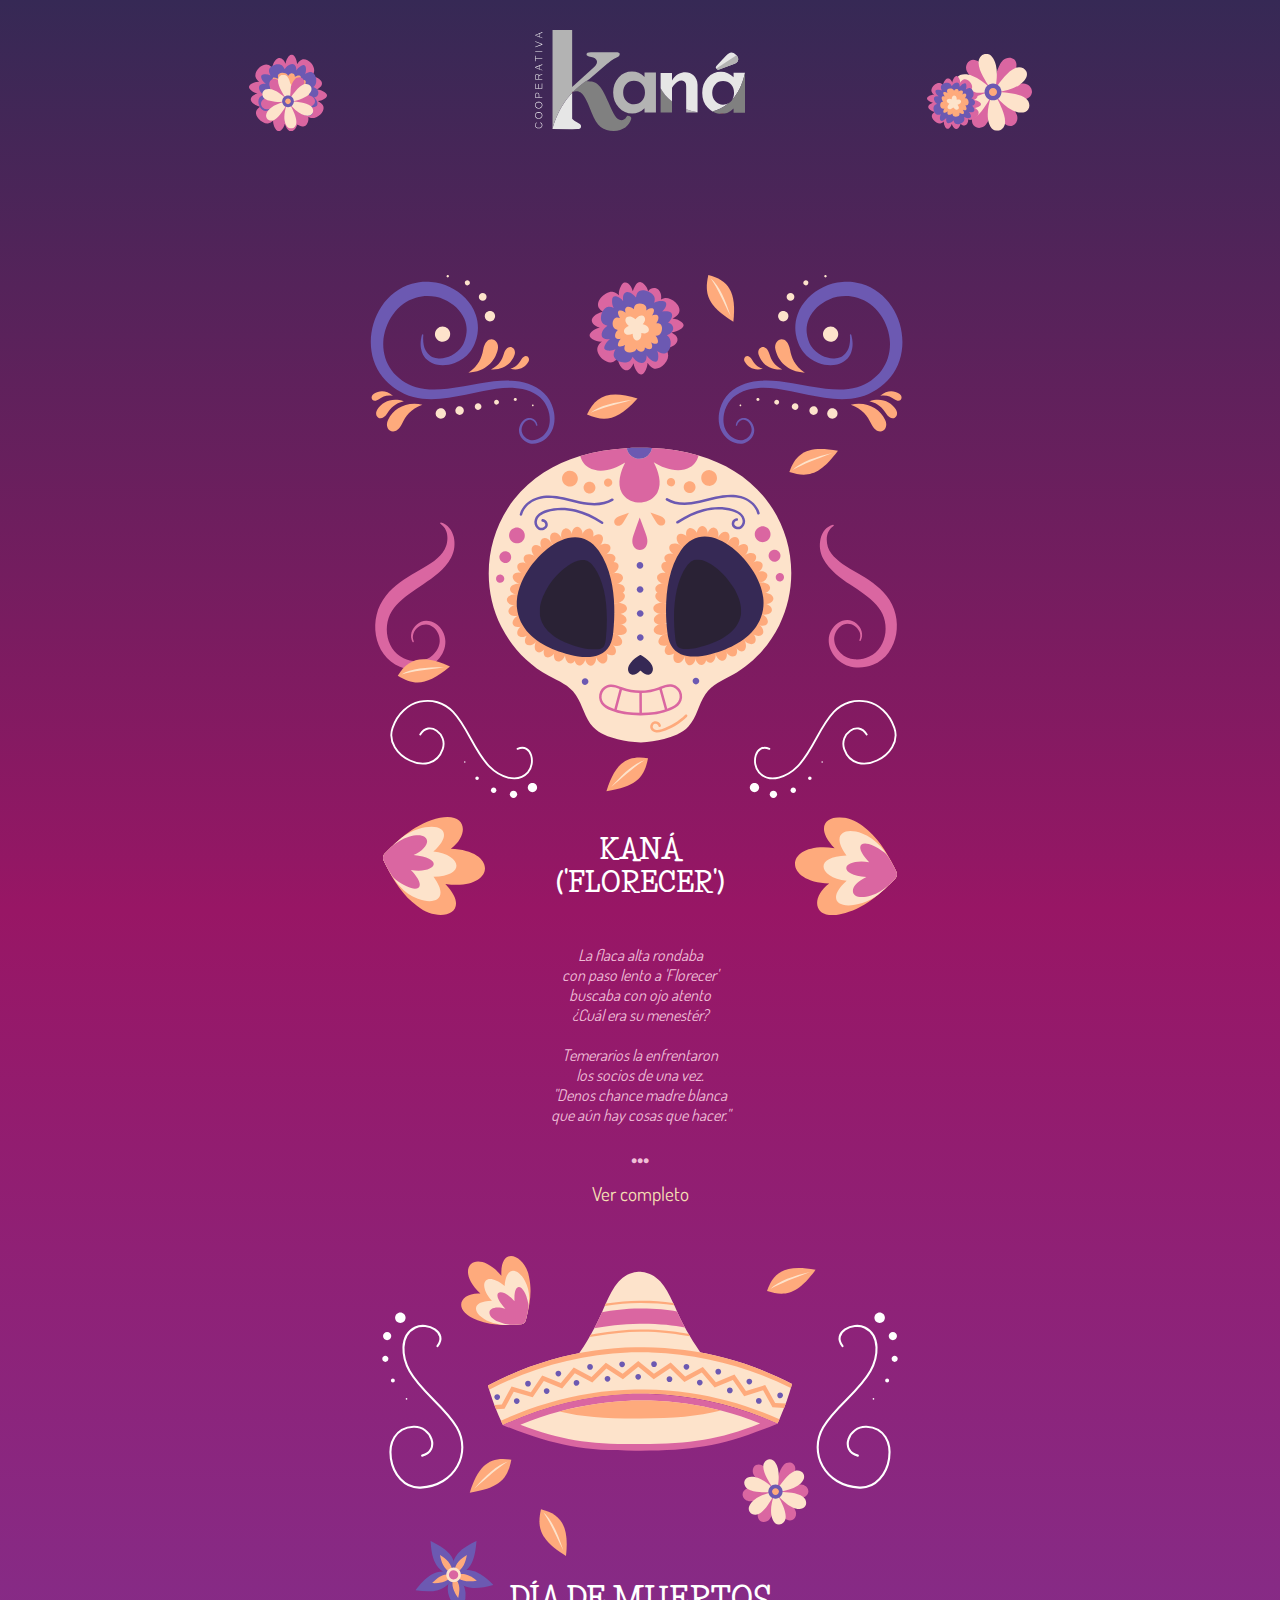
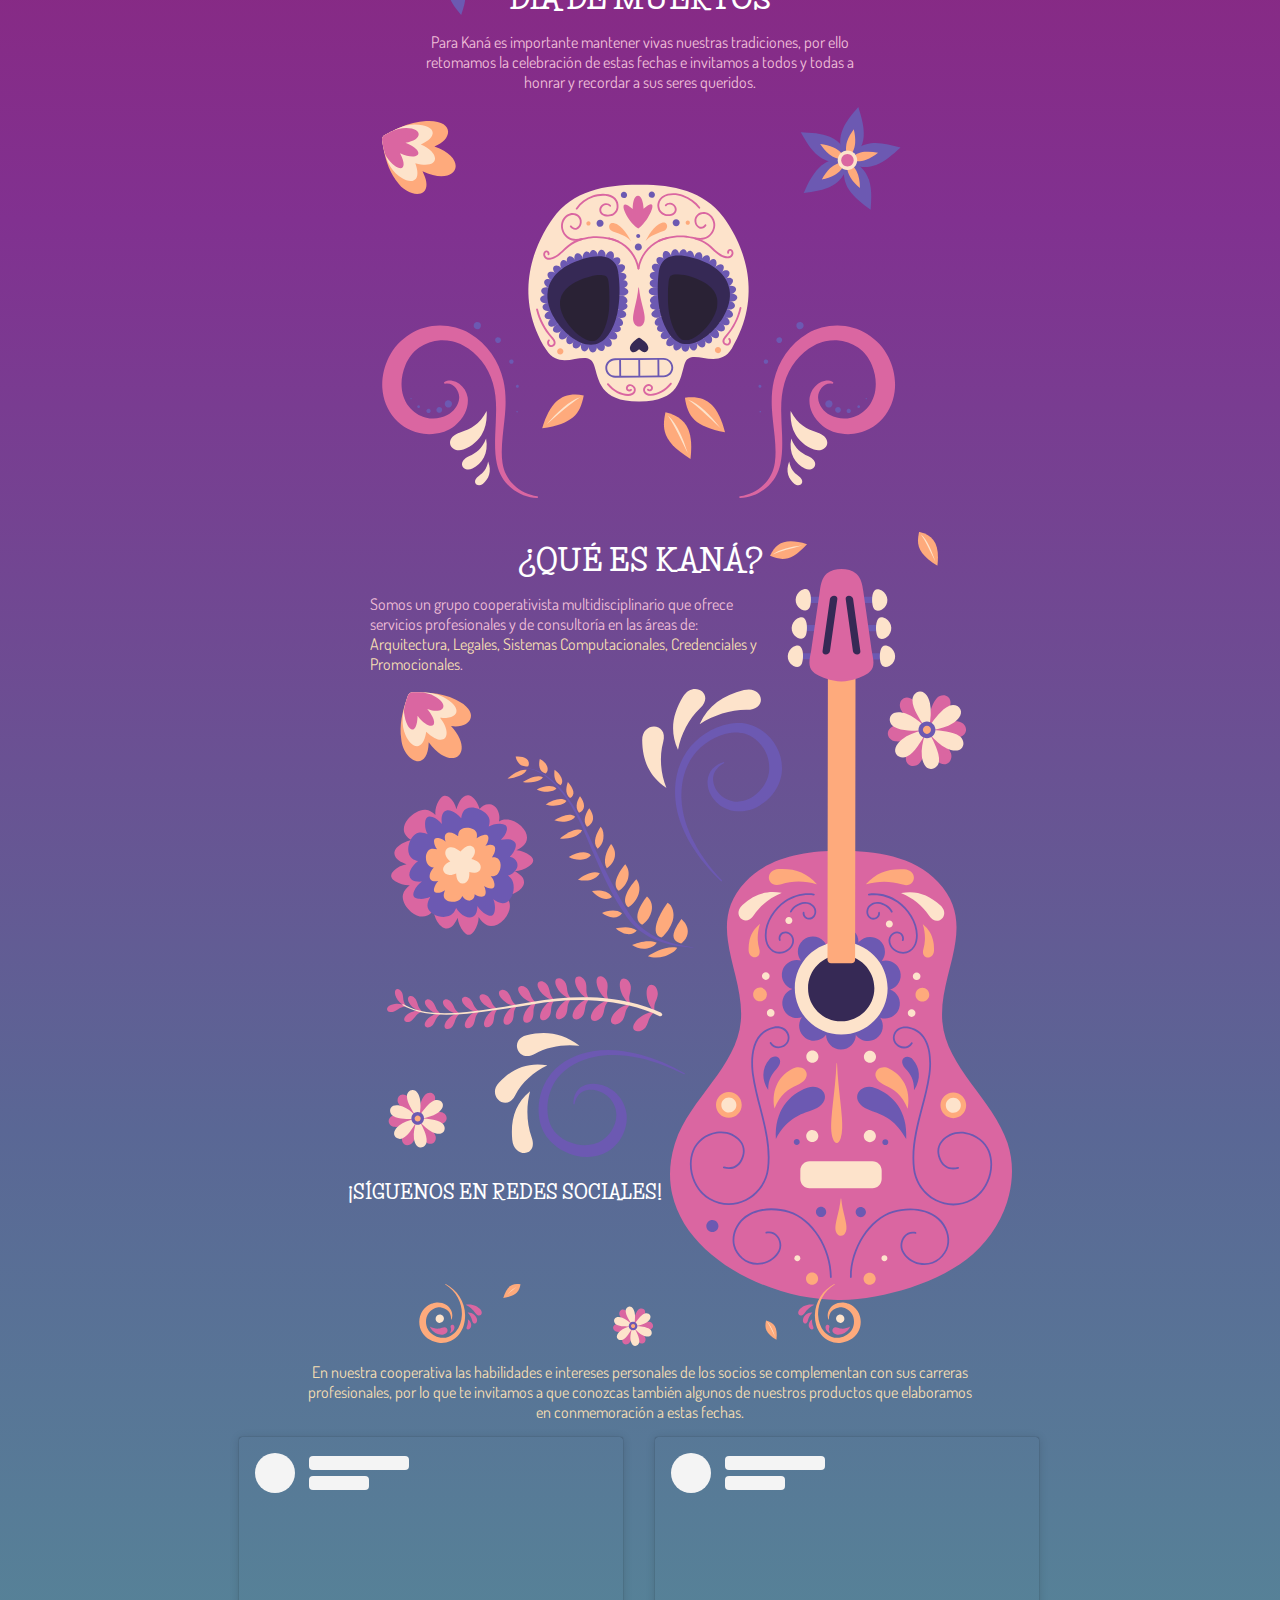
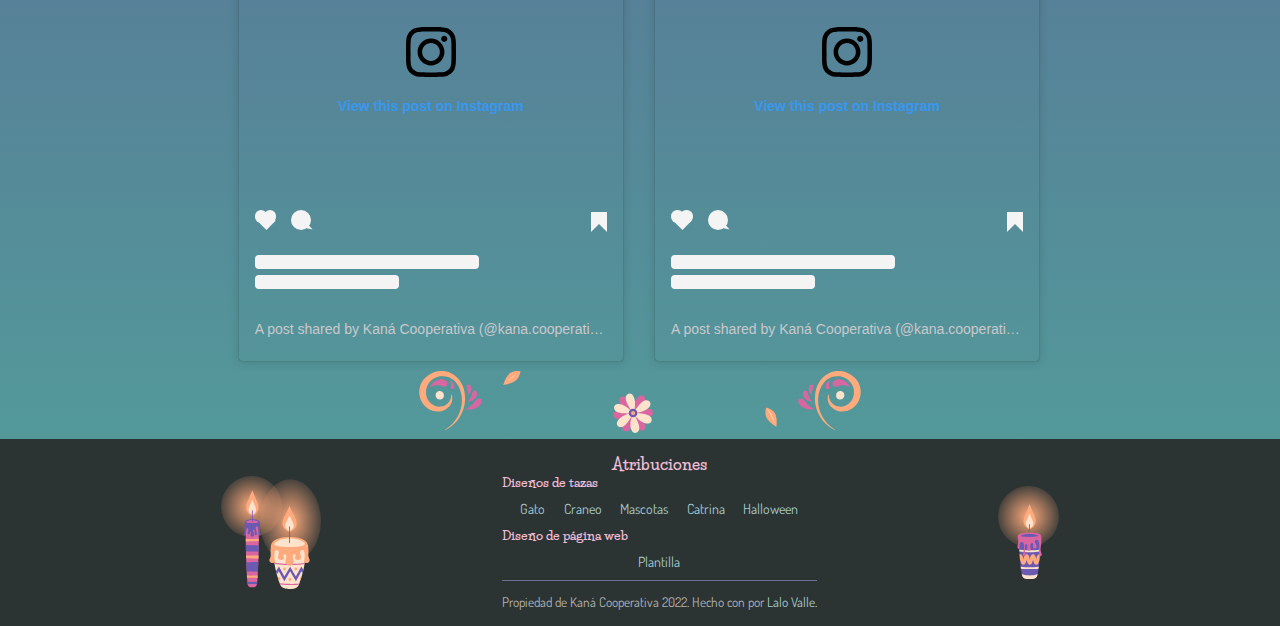
==== commit 8afa938d: "Correción en ortografía" ====
--- a/Dia_de_muertos/index.html
+++ b/Dia_de_muertos/index.html
@@ -70,7 +70,7 @@
                                 "Denos chance madre blanca <br>
                                 que aún hay cosas que hacer." <br>
                                 <br>
-                                Media luna se creo <br>
+                                Media luna se creó <br>
                                 con la boca de aquel ser <br>
                                 puros dientes muy risueños <br>
                                 bondadosa parecía ser. <br>
@@ -78,9 +78,9 @@
                                 "Vengo a dar la bienvenida <br>
                                 y mi mano extender <br>
                                 nuestro legado mexicano <br>
-                                celebrarlo importante es," <br>
-                                <br>
-                                "A los nuevos conformados <br>
+                                representado quiero ver," <br>
+                                <br>
+                                "a los nuevos conformados <br>
                                 siempre les recordaré <br>
                                 por el bien de nuestra gente <br>
                                 a cooperar hemos de aprender." <br>
@@ -181,7 +181,7 @@
                     
                 <div class="delimitador">
                     <section class="seccion cuarta_seccion">
-                        <p class="texto">En nuestra cooperativa las habilidades e intereses personales de los socios se complementan con sus carreras profesionales, por lo que te invitamos a que conozcas también algunos de productos que elaboramos en conmemoración a estas fechas.</p>
+                        <p class="texto">En nuestra cooperativa las habilidades e intereses personales de los socios se complementan con sus carreras profesionales, por lo que te invitamos a que conozcas también algunos de nuestros productos que elaboramos en conmemoración a estas fechas.</p>
                         <div class="instagram">
                             <div class="publicacion">
                                 <blockquote class="instagram-media" data-instgrm-permalink="https://www.instagram.com/p/CkbkfzsPZ9e/?utm_source=ig_embed&amp;utm_campaign=loading" data-instgrm-version="14" style=" border:0; border-radius:3px; box-shadow:0 0 1px 0 rgba(0,0,0,0.5),0 1px 10px 0 rgba(0,0,0,0.15); max-width:540px; min-width:326px; width:99.375%; width:-webkit-calc(100% - 2px); width:calc(100% - 2px);"><div style="padding:16px;"> <a href="https://www.instagram.com/p/CkbkfzsPZ9e/?utm_source=ig_embed&amp;utm_campaign=loading" style=" background:#FFFFFF; line-height:0; padding:0 0; text-align:center; text-decoration:none; width:100%;" target="_blank"> <div style=" display: flex; flex-direction: row; align-items: center;"> <div style="background-color: #F4F4F4; border-radius: 50%; flex-grow: 0; height: 40px; margin-right: 14px; width: 40px;"></div> <div style="display: flex; flex-direction: column; flex-grow: 1; justify-content: center;"> <div style=" background-color: #F4F4F4; border-radius: 4px; flex-grow: 0; height: 14px; margin-bottom: 6px; width: 100px;"></div> <div style=" background-color: #F4F4F4; border-radius: 4px; flex-grow: 0; height: 14px; width: 60px;"></div></div></div><div style="padding: 19% 0;"></div> <div style="display:block; height:50px; margin:0 auto 12px; width:50px;"><svg width="50px" height="50px" viewBox="0 0 60 60" version="1.1" xmlns="https://www.w3.org/2000/svg" xmlns:xlink="https://www.w3.org/1999/xlink"><g stroke="none" stroke-width="1" fill="none" fill-rule="evenodd"><g transform="translate(-511.000000, -20.000000)" fill="#000000"><g><path d="M556.869,30.41 C554.814,30.41 553.148,32.076 553.148,34.131 C553.148,36.186 554.814,37.852 556.869,37.852 C558.924,37.852 560.59,36.186 560.59,34.131 C560.59,32.076 558.924,30.41 556.869,30.41 M541,60.657 C535.114,60.657 530.342,55.887 530.342,50 C530.342,44.114 535.114,39.342 541,39.342 C546.887,39.342 551.658,44.114 551.658,50 C551.658,55.887 546.887,60.657 541,60.657 M541,33.886 C532.1,33.886 524.886,41.1 524.886,50 C524.886,58.899 532.1,66.113 541,66.113 C549.9,66.113 557.115,58.899 557.115,50 C557.115,41.1 549.9,33.886 541,33.886 M565.378,62.101 C565.244,65.022 564.756,66.606 564.346,67.663 C563.803,69.06 563.154,70.057 562.106,71.106 C561.058,72.155 560.06,72.803 558.662,73.347 C557.607,73.757 556.021,74.244 553.102,74.378 C549.944,74.521 548.997,74.552 541,74.552 C533.003,74.552 532.056,74.521 528.898,74.378 C525.979,74.244 524.393,73.757 523.338,73.347 C521.94,72.803 520.942,72.155 519.894,71.106 C518.846,70.057 518.197,69.06 517.654,67.663 C517.244,66.606 516.755,65.022 516.623,62.101 C516.479,58.943 516.448,57.996 516.448,50 C516.448,42.003 516.479,41.056 516.623,37.899 C516.755,34.978 517.244,33.391 517.654,32.338 C518.197,30.938 518.846,29.942 519.894,28.894 C520.942,27.846 521.94,27.196 523.338,26.654 C524.393,26.244 525.979,25.756 528.898,25.623 C532.057,25.479 533.004,25.448 541,25.448 C548.997,25.448 549.943,25.479 553.102,25.623 C556.021,25.756 557.607,26.244 558.662,26.654 C560.06,27.196 561.058,27.846 562.106,28.894 C563.154,29.942 563.803,30.938 564.346,32.338 C564.756,33.391 565.244,34.978 565.378,37.899 C565.522,41.056 565.552,42.003 565.552,50 C565.552,57.996 565.522,58.943 565.378,62.101 M570.82,37.631 C570.674,34.438 570.167,32.258 569.425,30.349 C568.659,28.377 567.633,26.702 565.965,25.035 C564.297,23.368 562.623,22.342 560.652,21.575 C558.743,20.834 556.562,20.326 553.369,20.18 C550.169,20.033 549.148,20 541,20 C532.853,20 531.831,20.033 528.631,20.18 C525.438,20.326 523.257,20.834 521.349,21.575 C519.376,22.342 517.703,23.368 516.035,25.035 C514.368,26.702 513.342,28.377 512.574,30.349 C511.834,32.258 511.326,34.438 511.181,37.631 C511.035,40.831 511,41.851 511,50 C511,58.147 511.035,59.17 511.181,62.369 C511.326,65.562 511.834,67.743 512.574,69.651 C513.342,71.625 514.368,73.296 516.035,74.965 C517.703,76.634 519.376,77.658 521.349,78.425 C523.257,79.167 525.438,79.673 528.631,79.82 C531.831,79.965 532.853,80.001 541,80.001 C549.148,80.001 550.169,79.965 553.369,79.82 C556.562,79.673 558.743,79.167 560.652,78.425 C562.623,77.658 564.297,76.634 565.965,74.965 C567.633,73.296 568.659,71.625 569.425,69.651 C570.167,67.743 570.674,65.562 570.82,62.369 C570.966,59.17 571,58.147 571,50 C571,41.851 570.966,40.831 570.82,37.631"></path></g></g></g></svg></div><div style="padding-top: 8px;"> <div style=" color:#3897f0; font-family:Arial,sans-serif; font-size:14px; font-style:normal; font-weight:550; line-height:18px;">View this post on Instagram</div></div><div style="padding: 12.5% 0;"></div> <div style="display: flex; flex-direction: row; margin-bottom: 14px; align-items: center;"><div> <div style="background-color: #F4F4F4; border-radius: 50%; height: 12.5px; width: 12.5px; transform: translateX(0px) translateY(7px);"></div> <div style="background-color: #F4F4F4; height: 12.5px; transform: rotate(-45deg) translateX(3px) translateY(1px); width: 12.5px; flex-grow: 0; margin-right: 14px; margin-left: 2px;"></div> <div style="background-color: #F4F4F4; border-radius: 50%; height: 12.5px; width: 12.5px; transform: translateX(9px) translateY(-18px);"></div></div><div style="margin-left: 8px;"> <div style=" background-color: #F4F4F4; border-radius: 50%; flex-grow: 0; height: 20px; width: 20px;"></div> <div style=" width: 0; height: 0; border-top: 2px solid transparent; border-left: 6px solid #f4f4f4; border-bottom: 2px solid transparent; transform: translateX(16px) translateY(-4px) rotate(30deg)"></div></div><div style="margin-left: auto;"> <div style=" width: 0px; border-top: 8px solid #F4F4F4; border-right: 8px solid transparent; transform: translateY(16px);"></div> <div style=" background-color: #F4F4F4; flex-grow: 0; height: 12px; width: 16px; transform: translateY(-4px);"></div> <div style=" width: 0; height: 0; border-top: 8px solid #F4F4F4; border-left: 8px solid transparent; transform: translateY(-4px) translateX(8px);"></div></div></div> <div style="display: flex; flex-direction: column; flex-grow: 1; justify-content: center; margin-bottom: 24px;"> <div style=" background-color: #F4F4F4; border-radius: 4px; flex-grow: 0; height: 14px; margin-bottom: 6px; width: 224px;"></div> <div style=" background-color: #F4F4F4; border-radius: 4px; flex-grow: 0; height: 14px; width: 144px;"></div></div></a><p style=" color:#c9c8cd; font-family:Arial,sans-serif; font-size:14px; line-height:17px; margin-bottom:0; margin-top:8px; overflow:hidden; padding:8px 0 7px; text-align:center; text-overflow:ellipsis; white-space:nowrap;"><a href="https://www.instagram.com/p/CkbkfzsPZ9e/?utm_source=ig_embed&amp;utm_campaign=loading" style=" color:#c9c8cd; font-family:Arial,sans-serif; font-size:14px; font-style:normal; font-weight:normal; line-height:17px; text-decoration:none;" target="_blank">A post shared by Kaná Cooperativa (@kana.cooperativa)</a></p></div></blockquote> <script async src="//www.instagram.com/embed.js"></script>
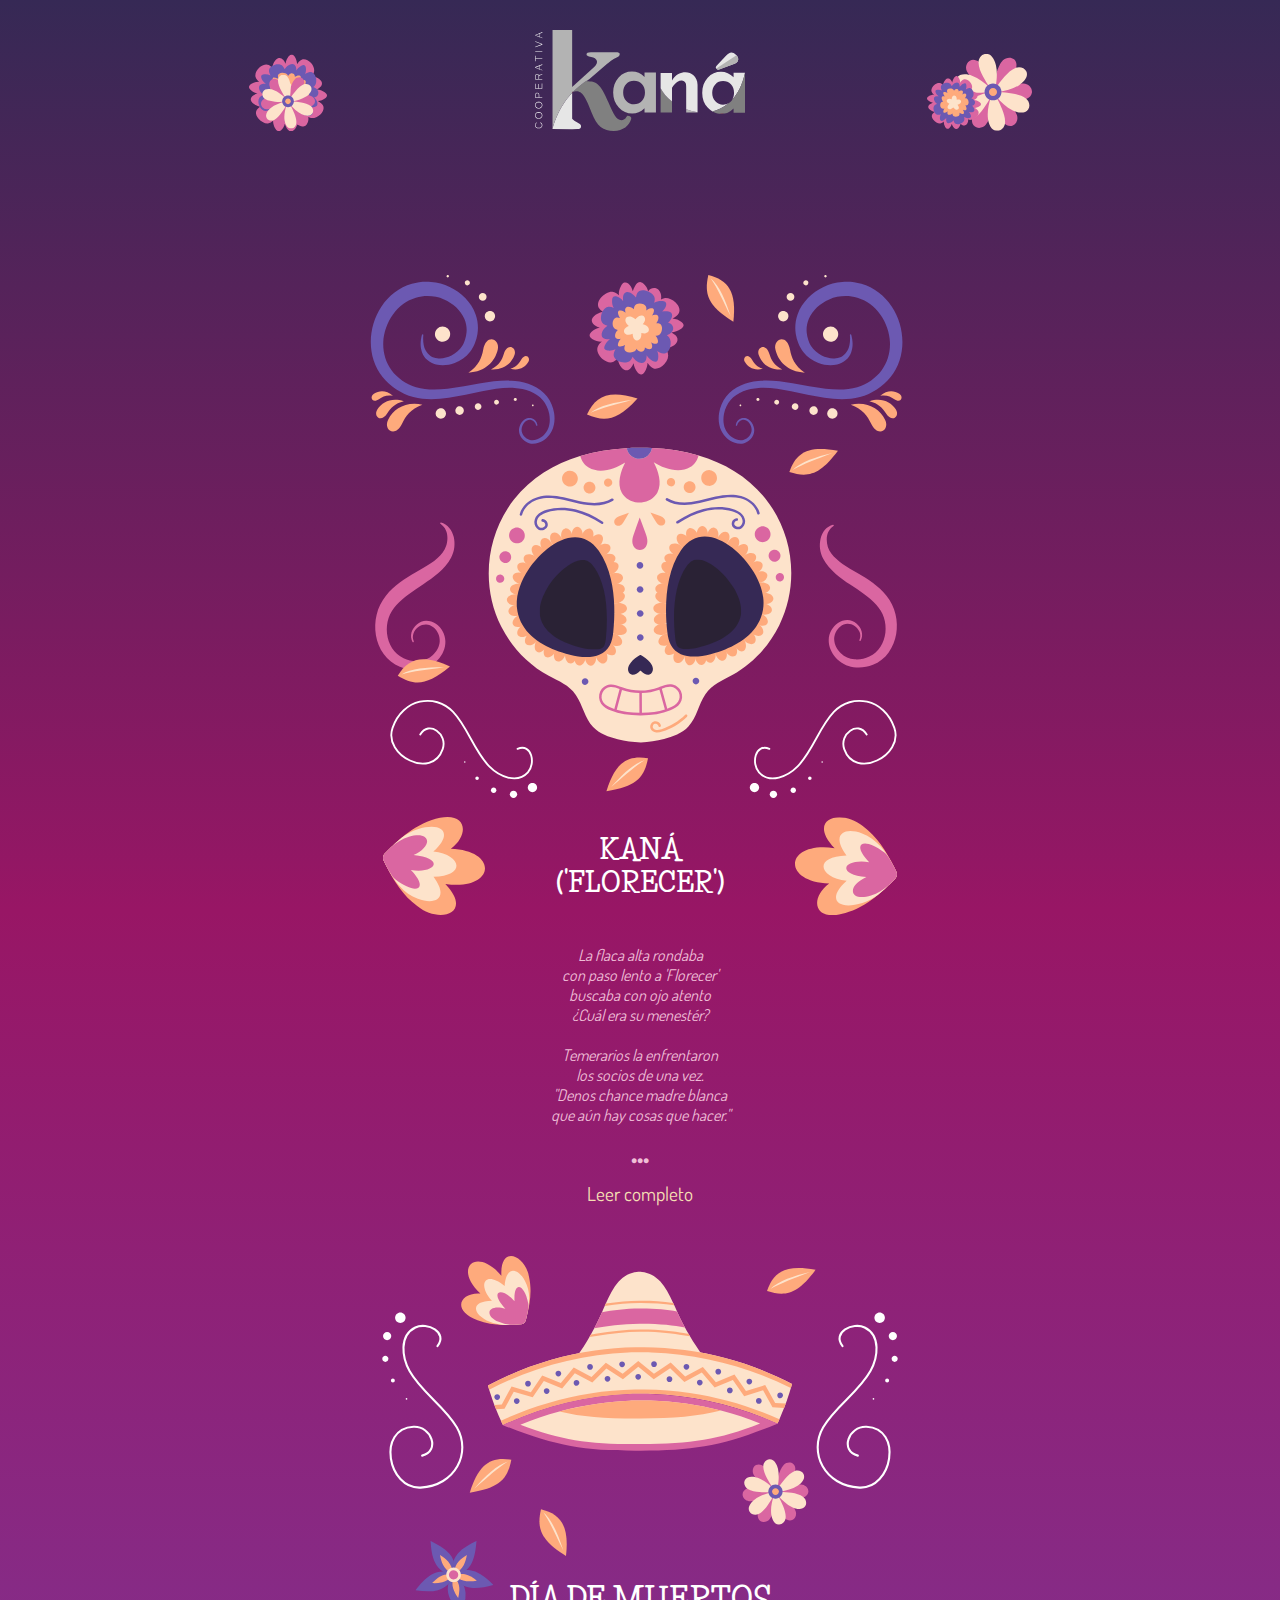
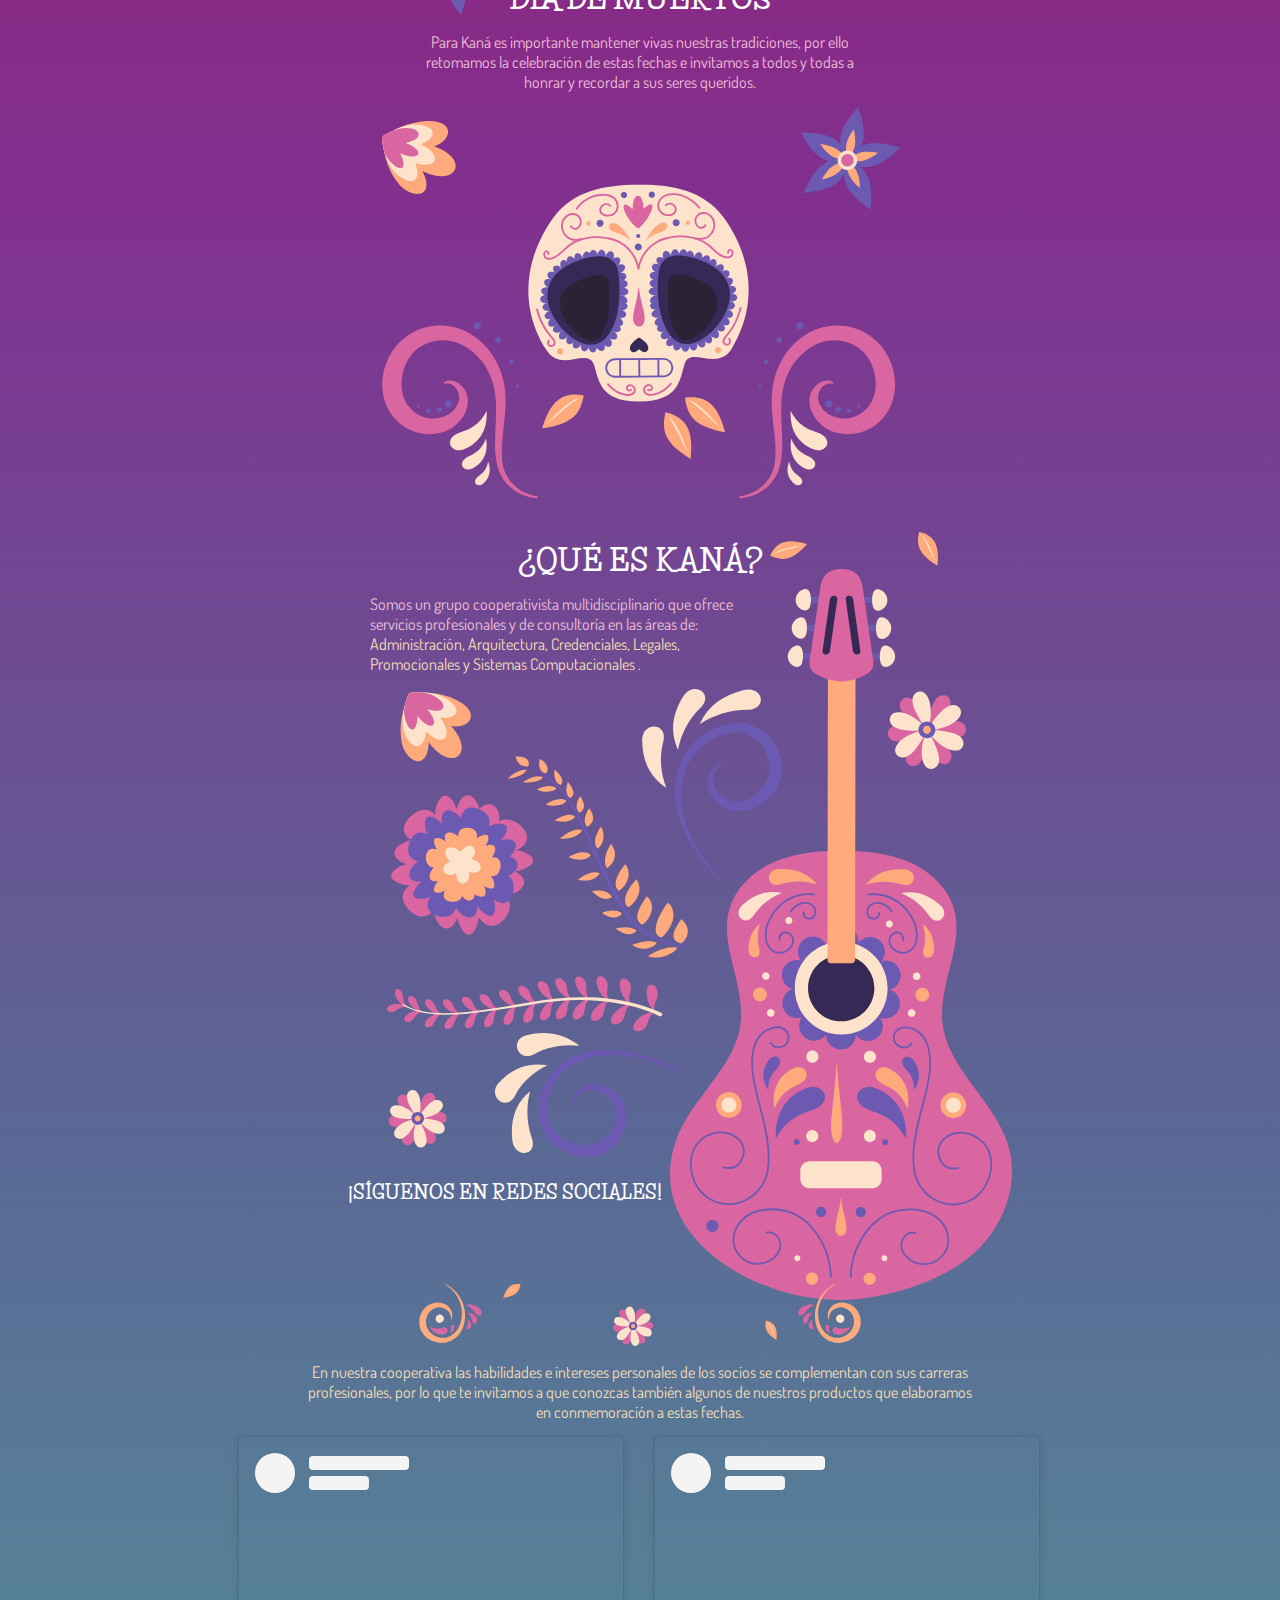
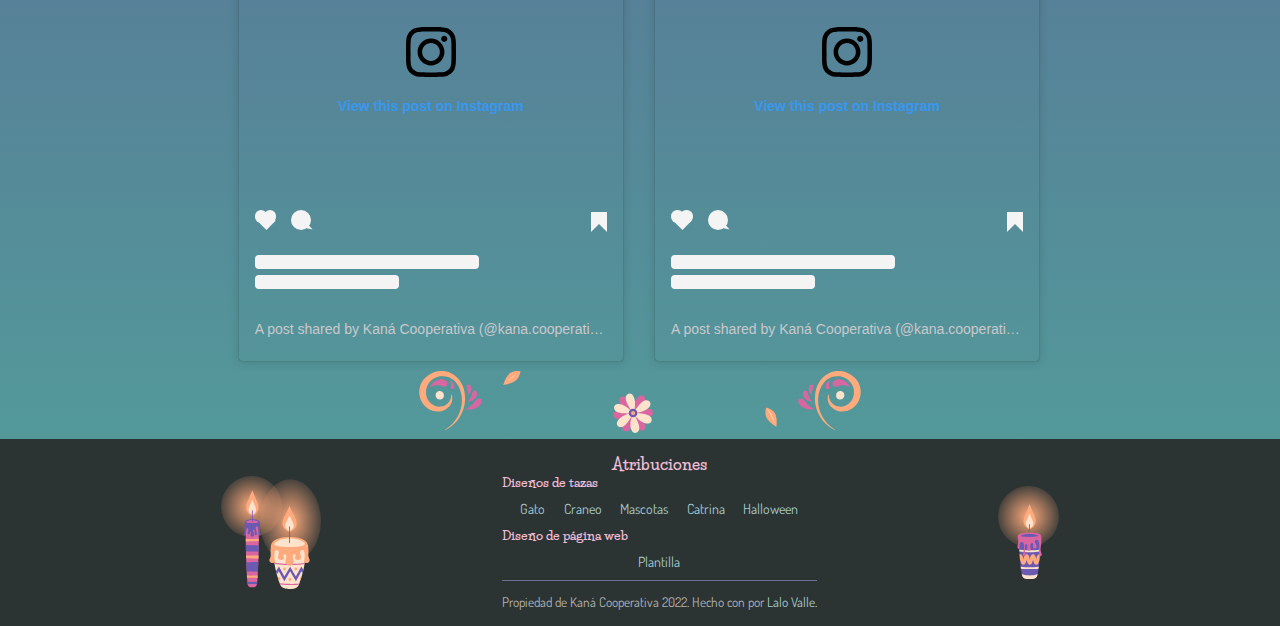
==== commit 7f699b77: "Se añade Administración como área; Animación para notar ver la calaverita completa y se abren link a" ====
--- a/Dia_de_muertos/index.html
+++ b/Dia_de_muertos/index.html
@@ -102,7 +102,7 @@
                                 </div>
                                 <div class="colapsado">
                                     <span>...</span>
-                                    <label for="expandir">Ver completo</label>
+                                    <label for="expandir">Leer completo</label>
                                 </div>
                             </div>
                         </article>
@@ -147,7 +147,8 @@
                                 <img src="./Recursos/Pagina_3/scrollables_superior.svg">
                                 ¿Qué es Kaná?
                             </h2>
-                            <p class="texto">Somos un grupo cooperativista multidisciplinario que ofrece servicios profesionales y de consultoría en las áreas de: <span>Arquitectura, Legales, Sistemas Computacionales, Credenciales y Promocionales</span>.</p>
+                            <p class="texto">Somos un grupo cooperativista multidisciplinario que ofrece servicios profesionales y de consultoría en las áreas de: <span>Administración, Arquitectura, Credenciales, Legales, Promocionales y Sistemas Computacionales
+                            </span>.</p>
                         </article>
     
                         <div class="seccion_capas_ilustraciones">
@@ -160,8 +161,8 @@
                         <div class="redes_sociales">
                             <h3>¡Síguenos en redes sociales!</h3>
                             <div class="redes_sociales--iconos">
-                                <a href="https://www.facebook.com/people/Kan%C3%A1-Cooperativa/100087093769588/"><i class="fa-brands fa-facebook"></i></a>
-                                <a href="https://www.instagram.com/kana.cooperativa/?r=nametag"><i class="fa-brands fa-instagram"></i></a>
+                                <a target="_blank" href="https://www.facebook.com/people/Kan%C3%A1-Cooperativa/100087093769588/"><i class="fa-brands fa-facebook"></i></a>
+                                <a target="_blank" href="https://www.instagram.com/kana.cooperativa/?r=nametag"><i class="fa-brands fa-instagram"></i></a>
                             </div>
                         </div>
                     </section>
--- a/Dia_de_muertos/Estilos/Temporada.css
+++ b/Dia_de_muertos/Estilos/Temporada.css
@@ -259,6 +259,29 @@
 }
 .expandido {
     display: none;
+}
+.colapsado {
+    animation: notar_expansion 5s infinite 1s;
+}
+@keyframes notar_expansion {
+    0% {
+        transform: translateY(0px);
+    }
+    5% {
+        transform: translateY(15px);
+    }
+    10% {
+        transform: translateY(0px);
+    }
+    15% {
+        transform: translateY(15px);
+    }
+    20% {
+        transform: translateY(0px);
+    }
+    100% {
+        transform: translateY(0px);
+    }
 }
 
 /*
